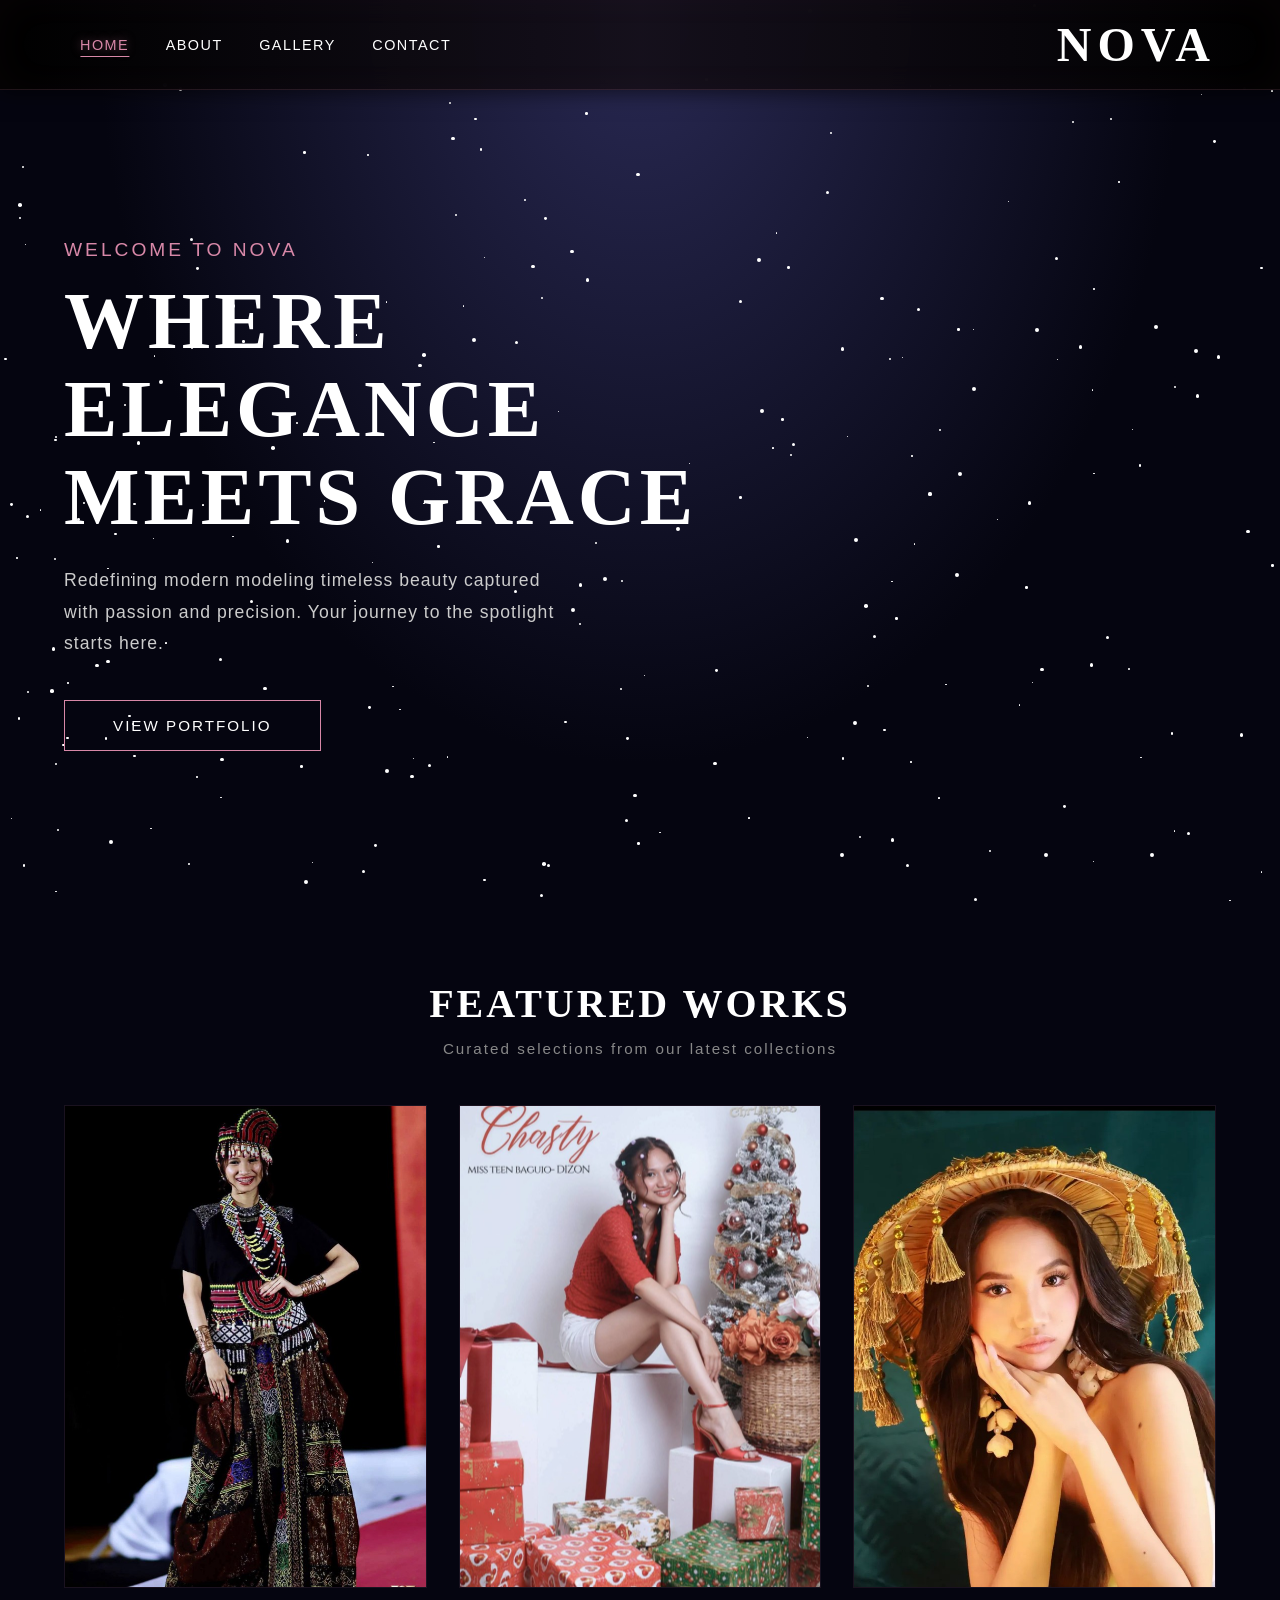
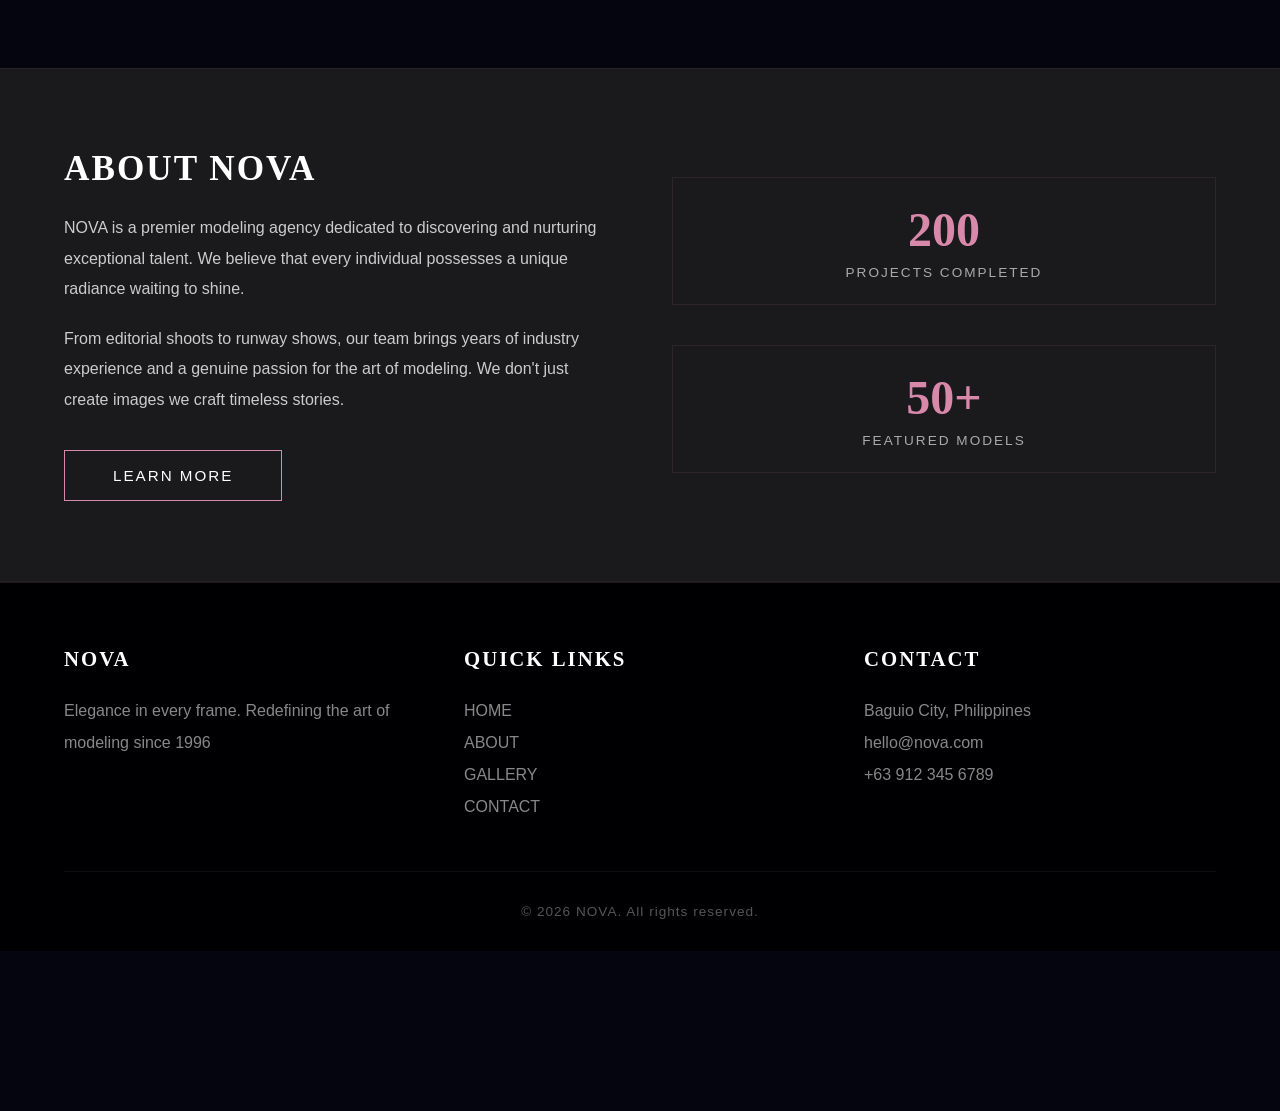
==== index.html @ f02543c4 "Initial commit: Professional Link-in-Bio Page" ====
<!DOCTYPE html>
<html lang="en">
<head>
  <meta charset="UTF-8" />
  <meta name="viewport" content="width=device-width, initial-scale=1.0" />
  <title>Model Profile</title>
  
    <link rel="stylesheet" href="style.css">

    
        
<body>
  <div class="stars"></div>
  <script>
    const starsContainer = document.querySelector('.stars');
    const starCount = 250;
    for (let i = 0; i < starCount; i++) {
      const star = document.createElement('span');
      const size = Math.random() * 3 + 1;
      star.style.width = `${size}px`;
      star.style.height = `${size}px`;
      star.style.left = `${Math.random() * 100}%`;
      star.style.top = `${Math.random() * 100}%`;
      star.style.animationDelay = `${Math.random() * 4}s`;
      star.style.animationDuration = `${Math.random() * 3 + 2}s`;
      starsContainer.appendChild(star);
    }
  </script>

  <header class="site-header">
    <div class="header-left">
      <a href="index.html" class="active">HOME</a>
      <a href="about.html">ABOUT</a>
      <a href="gallery.html">GALLERY</a>
      <a href="contact.html">CONTACT</a>
    </div>
    <div class="logo">NOVA</div>
  </header>

  <section class="hero-banner">
    <div class="hero-content">
      <p>Welcome to NOVA</p>
      <h1>Where Elegance<br>Meets Grace</h1>
      <p class="tagline">Redefining modern modeling timeless beauty captured with passion and precision. Your journey to the spotlight starts here.</p>
      <a href="gallery.html" class="btn-primary">View Portfolio</a>
    </div>
  </section>

  <section class="featured-section">
    <div class="section-heading">
      <h2>Featured Works</h2>
      <p>Curated selections from our latest collections</p>
    </div>
    <div class="featured-grid">
      <div class="featured-card">
        <img src="trad.png" alt="Fashion">
        <div class="card-overlay">
          <h3>Fashion</h3>
          <p>Editorial & Runway</p>
        </div>
      </div>
      <div class="featured-card">
        <img src="xmas.jpg" alt="Portrait">
        <div class="card-overlay">
          <h3>PORTRAIT</h3>
          <p>Personal & Branding</p>
        </div>
      </div>
      <div class="featured-card">
        <img src="model.png" alt="Editorial">
        <div class="card-overlay">
          <h3>Editorial</h3>
          <p>Magazine & Campaigns</p>
        </div>
      </div>
    </div>
  </section>

  <section class="agency-section">
    <div class="about-column">
      <h2>About NOVA</h2>
      <p>NOVA is a premier modeling agency dedicated to discovering and nurturing exceptional talent. We believe that every individual possesses a unique radiance waiting to shine.</p>
      <p>From editorial shoots to runway shows, our team brings years of industry experience and a genuine passion for the art of modeling. We don't just create images we craft timeless stories.</p>
      <a href="about.html" class="btn-primary" style="margin-top: 1rem; display: inline-block;">Learn More</a>
    </div>
    <div class="stats-column">
      <div class="stat-item">
        <div class="stat-number">200</div>
        <div class="stat-label">Projects Completed</div>
      </div>
      <div class="stat-item">
        <div class="stat-number">50+</div>
        <div class="stat-label">Featured Models</div>
    </div>
  </section>

  <footer class="site-footer">
    <div class="footer-content">
      <div class="footer-col">
        <h3>NOVA</h3>
        <p>Elegance in every frame. Redefining the art of modeling since 1996</p>
      </div>
      <div class="footer-col">
        <h3>Quick Links</h3>
        <p><a href="index.html">HOME</a></p>
        <p><a href="about.html">ABOUT</a></p>
        <p><a href="gallery.html">GALLERY</a></p>
        <p><a href="contact.html">CONTACT</a></p>
      </div>
      <div class="footer-col">
        <h3>Contact</h3>
        <p>Baguio City, Philippines</p>
        <p>hello@nova.com</p>
        <p>+63 912 345 6789</p>
      </div>
    </div>
    <div class="footer-bottom">
      <p>&copy; 2026 NOVA. All rights reserved.</p>
    </div>
  </footer>
</body>
---- style.css ----
* {
  margin: 0;
  padding: 0;
  box-sizing: border-box;
  font-family: sans-serif;
}

body {
  background: #050510;
  position: relative;
  min-height: 100vh;
  overflow-x: hidden;
}

.stars {
  position: fixed;
  top: 0;
  left: 0;
  width: 100%;
  height: 100%;
  pointer-events: none;
  z-index: 0;
  background: radial-gradient(ellipse at top, #2a2a55 0%, #050510 60%);
}

.stars span {
  position: absolute;
  border-radius: 50%;
  background: #fff;
  animation: twinkle 3s ease-in-out infinite;
}

@keyframes twinkle {
  0%, 100% { opacity: 0.15; transform: scale(1); }
  50% { opacity: 0.9; transform: scale(1.15); }
}

.site-header {
  position: relative;
  z-index: 10;
  background: linear-gradient(90deg, rgba(0,0,0,0.98) 0%, rgba(20,15,25,0.95) 50%, rgba(0,0,0,0.98) 100%);
  backdrop-filter: blur(12px);
  color: #fff;
  padding: 1rem 5%;
  display: flex;
  justify-content: space-between;
  align-items: center;
  height: 10vh;
  border-bottom: 1px solid rgba(216, 136, 168, 0.15);
  box-shadow: 0 2px 20px rgba(0, 0, 0, 0.6), 0 0 40px rgba(216, 136, 168, 0.03) inset;
  transition: all 0.3s ease;
}

.site-header:hover {
  border-bottom-color: rgba(216, 136, 168, 0.25);
  box-shadow: 0 4px 25px rgba(0, 0, 0, 0.7), 0 0 50px rgba(216, 136, 168, 0.05) inset;
}

.header-left a, .header-right a {
  color: #fff;
  text-decoration: none;
  margin: 0 1rem;
  font-size: 0.9rem;
  text-transform: uppercase;
  letter-spacing: 1.5px;
  transition: all 0.3s ease;
  position: relative;
  padding: 4px 0;
}

.header-left a::after, .header-right a::after {
  content: '';
  position: absolute;
  bottom: 0;
  left: 50%;
  width: 0;
  height: 1px;
  background: #d888a8;
  transition: all 0.3s ease;
  transform: translateX(-50%);
}

.header-left a:hover, .header-right a:hover,
.header-left a.active, .header-right a.active {
  color: #d888a8;
  text-shadow: 0 0 10px rgba(216, 136, 168, 0.5);
}

.header-left a:hover::after, .header-right a:hover::after,
.header-left a.active::after, .header-right a.active::after {
  width: 100%;
}

.logo {
  font-size: 5.0rem;
  font-weight: bold;
  text-transform: uppercase;
  font-family: 'Playfair Display', serif;
  color: #fff;
  cursor: pointer;
  position: relative;
  animation: glow 2s ease-in-out infinite alternate;
  letter-spacing: 6px;
  transition: transform 0.3s ease;
}

.logo:hover {
  transform: scale(1.03);
}

@keyframes glow {
  from {
    text-shadow: 0 0 5px #fff, 0 0 10px #fff, 0 0 15px #d888a8, 0 0 20px #d888a8;
  }
  to {
    text-shadow: 0 0 10px #fff, 0 0 20px #fff, 0 0 30px #d888a8, 0 0 40px #d888a8, 0 0 50px #d888a8;
  }
}

.hero-banner {
  min-height: 90vh;
  display: flex;
  align-items: center;
  padding: 4rem 5%;
  position: relative;
  z-index: 5;
}

.hero-content {
  z-index: 6;
  color: #fff;
  max-width: 700px;
}

.hero-content p {
  font-size: 1.2rem;
  letter-spacing: 3px;
  text-transform: uppercase;
  color: #d888a8;
  margin-bottom: 1rem;
}

.hero-content h1 {
  font-size: 5rem;
  font-weight: bold;
  text-transform: uppercase;
  margin-bottom: 1.5rem;
  font-family: 'Playfair Display', serif;
  animation: glow 2s ease-in-out infinite alternate;
  color: #fff;
  letter-spacing: 4px;
  line-height: 1.1;
}

.hero-content .tagline {
  font-size: 1.1rem;
  text-transform: none;
  letter-spacing: 1px;
  color: #ccc;
  margin-bottom: 2.5rem;
  max-width: 500px;
  line-height: 1.8;
}

.btn-primary {
  display: inline-block;
  padding: 1rem 3rem;
  border: 1px solid #d888a8;
  color: #fff;
  text-decoration: none;
  text-transform: uppercase;
  letter-spacing: 2px;
  font-size: 0.95rem;
  transition: all 0.4s ease;
  background: transparent;
}

.btn-primary:hover {
  background: #d888a8;
  color: #000;
  box-shadow: 0 0 25px rgba(216, 136, 168, 0.4);
}

.featured-section {
  position: relative;
  z-index: 5;
  padding: 5rem 5%;
}

.section-heading {
  text-align: center;
  margin-bottom: 4rem;
}

.section-heading h2 {
  font-size: 2.5rem;
  color: #fff;
  font-family: 'Playfair Display', serif;
  letter-spacing: 3px;
  text-transform: uppercase;
  margin-bottom: 0.8rem;
}

.section-heading p {
  color: #888;
  letter-spacing: 2px;
  font-size: 0.95rem;
}

.featured-grid {
  display: grid;
  grid-template-columns: repeat(3, 1fr);
  gap: 2rem;
}

.featured-card {
  position: relative;
  overflow: hidden;
  aspect-ratio: 3/4;
  border: 1px solid rgba(216, 136, 168, 0.1);
  transition: all 0.4s ease;
}

.featured-card:hover {
  transform: translateY(-8px);
  border-color: rgba(216, 136, 168, 0.3);
  box-shadow: 0 15px 40px rgba(0, 0, 0, 0.4), 0 0 30px rgba(216, 136, 168, 0.05);
}

.featured-card img {
  width: 100%;
  height: 100%;
  object-fit: cover;
  transition: transform 0.6s ease;
}

.featured-card:hover img {
  transform: scale(1.08);
}

.card-overlay {
  position: absolute;
  bottom: 0;
  left: 0;
  width: 100%;
  padding: 2rem;
  background: linear-gradient(to top, rgba(0,0,0,0.9), transparent);
  color: #fff;
  transform: translateY(20px);
  opacity: 0;
  transition: all 0.4s ease;
}

.featured-card:hover .card-overlay {
  transform: translateY(0);
  opacity: 1;
}

.card-overlay h3 {
  font-size: 1.3rem;
  font-family: 'Playfair Display', serif;
  text-transform: uppercase;
  letter-spacing: 2px;
  margin-bottom: 0.5rem;
}

.card-overlay p {
  font-size: 0.85rem;
  color: #aaa;
  letter-spacing: 1px;
}

.agency-section {
  position: relative;
  z-index: 5;
  background-color: rgba(34, 34, 34, 0.75);
  backdrop-filter: blur(6px);
  color: #fff;
  padding: 5rem 5%;
  display: grid;
  grid-template-columns: 1fr 1fr;
  gap: 4rem;
  border-top: 1px solid rgba(216, 136, 168, 0.08);
  border-bottom: 1px solid rgba(216, 136, 168, 0.08);
}

.about-column h2 {
  font-size: 2.2rem;
  font-family: 'Playfair Display', serif;
  letter-spacing: 2px;
  margin-bottom: 1.5rem;
  text-transform: uppercase;
}

.about-column p {
  line-height: 1.9;
  color: #ccc;
  margin-bottom: 1.2rem;
  font-size: 1rem;
}

.stats-column {
  display: flex;
  flex-direction: column;
  justify-content: center;
  gap: 2.5rem;
}

.stat-item {
  text-align: center;
  padding: 1.5rem;
  border: 1px solid rgba(216, 136, 168, 0.1);
  transition: all 0.3s ease;
}

.stat-item:hover {
  border-color: rgba(216, 136, 168, 0.3);
  background: rgba(216, 136, 168, 0.03);
}

.stat-number {
  font-size: 3rem;
  font-weight: bold;
  color: #d888a8;
  font-family: 'Playfair Display', serif;
  margin-bottom: 0.5rem;
}

.stat-label {
  text-transform: uppercase;
  letter-spacing: 2px;
  font-size: 0.85rem;
  color: #aaa;
}

.site-footer {
  position: relative;
  z-index: 5;
  background-color: rgba(0, 0, 0, 0.85);
  color: #fff;
  padding: 4rem 5% 2rem;
  border-top: 1px solid rgba(216, 136, 168, 0.15);
}

.footer-content {
  display: grid;
  grid-template-columns: repeat(3, 1fr);
  gap: 3rem;
  margin-bottom: 3rem;
}

.footer-col h3 {
  font-size: 1.3rem;
  font-family: 'Playfair Display', serif;
  letter-spacing: 2px;
  margin-bottom: 1.5rem;
  text-transform: uppercase;
}

.footer-col p, .footer-col a {
  color: #888;
  line-height: 2;
  text-decoration: none;
  transition: color 0.3s ease;
}

.footer-col a:hover {
  color: #d888a8;
}

.footer-bottom {
  text-align: center;
  padding-top: 2rem;
  border-top: 1px solid rgba(255, 255, 255, 0.05);
  color: #555;
  font-size: 0.85rem;
  letter-spacing: 1px;
}

@media (max-width: 900px) {
  .featured-grid {
    grid-template-columns: repeat(2, 1fr);
  }
  .agency-section, .footer-content {
    grid-template-columns: 1fr;
  }
  .hero-content h1 {
    font-size: 3rem;
  }
}

@media (max-width: 550px) {
  .featured-grid {
    grid-template-columns: 1fr;
  }
}



/* about */
* {
  margin: 0;
  padding: 0;
  box-sizing: border-box;
  font-family: sans-serif;
}

body {
  background: #050510;
  position: relative;
  min-height: 100vh;
  overflow-x: hidden;
}

.stars {
  position: fixed;
  top: 0;
  left: 0;
  width: 100%;
  height: 100%;
  pointer-events: none;
  z-index: 0;
  background: radial-gradient(ellipse at top, #2a2a55 0%, #050510 60%);
}

.stars span {
  position: absolute;
  border-radius: 50%;
  background: #fff;
  animation: twinkle 3s ease-in-out infinite;
}

@keyframes twinkle {
  0%, 100% { opacity: 0.15; transform: scale(1); }
  50% { opacity: 0.9; transform: scale(1.15); }
}

.site-header {
  position: relative;
  z-index: 10;
  background: linear-gradient(90deg, rgba(0,0,0,0.98) 0%, rgba(20,15,25,0.95) 50%, rgba(0,0,0,0.98) 100%);
  backdrop-filter: blur(12px);
  color: #fff;
  padding: 1rem 5%;
  display: flex;
  justify-content: space-between;
  align-items: center;
  height: 10vh;
  border-bottom: 1px solid rgba(216, 136, 168, 0.15);
  box-shadow: 0 2px 20px rgba(0, 0, 0, 0.6), 0 0 40px rgba(216, 136, 168, 0.03) inset;
  transition: all 0.3s ease;
}

.site-header:hover {
  border-bottom-color: rgba(216, 136, 168, 0.25);
  box-shadow: 0 4px 25px rgba(0, 0, 0, 0.7), 0 0 50px rgba(216, 136, 168, 0.05) inset;
}

.header-left a, .header-right a {
  color: #fff;
  text-decoration: none;
  margin: 0 1rem;
  font-size: 0.9rem;
  text-transform: uppercase;
  letter-spacing: 1.5px;
  transition: all 0.3s ease;
  position: relative;
  padding: 4px 0;
}

.header-left a::after, .header-right a::after {
  content: '';
  position: absolute;
  bottom: 0;
  left: 50%;
  width: 0;
  height: 1px;
  background: #d888a8;
  transition: all 0.3s ease;
  transform: translateX(-50%);
}

.header-left a:hover, .header-right a:hover,
.header-left a.active, .header-right a.active {
  color: #d888a8;
  text-shadow: 0 0 10px rgba(216, 136, 168, 0.5);
}

.header-left a:hover::after, .header-right a:hover::after,
.header-left a.active::after, .header-right a.active::after {
  width: 100%;
}

.logo {
  font-size: 3.0rem;
  font-weight: bold;
  text-transform: uppercase;
  font-family: 'Playfair Display', serif;
  color: #fff;
  cursor: pointer;
  position: relative;
  animation: glow 2s ease-in-out infinite alternate;
  letter-spacing: 6px;
  transition: transform 0.3s ease;
}

.logo:hover {
  transform: scale(1.03);
}

@keyframes glow {
  from {
    text-shadow: 0 0 5px #fff, 0 0 10px #fff, 0 0 15px #d888a8, 0 0 20px #d888a8;
  }
  to {
    text-shadow: 0 0 10px #fff, 0 0 20px #fff, 0 0 30px #d888a8, 0 0 40px #d888a8, 0 0 50px #d888a8;
  }
}

.page-banner {
  min-height: 50vh;
  display: flex;
  align-items: center;
  justify-content: center;
  padding: 4rem 5%;
  position: relative;
  z-index: 5;
  text-align: center;
}

.banner-content p {
  font-size: 1.2rem;
  letter-spacing: 3px;
  text-transform: uppercase;
  color: #d888a8;
  margin-bottom: 1rem;
}

.banner-content h1 {
  font-size: 4.5rem;
  font-weight: bold;
  text-transform: uppercase;
  font-family: 'Playfair Display', serif;
  animation: glow 2s ease-in-out infinite alternate;
  color: #fff;
  letter-spacing: 6px;
}

.about-section {
  position: relative;
  z-index: 5;
  padding: 5rem 5%;
}

.about-grid {
  display: grid;
  grid-template-columns: 1fr 1fr;
  gap: 5rem;
  align-items: center;
}

.about-image {
  position: relative;
  overflow: hidden;
  border: 1px solid rgba(216, 136, 168, 0.15);
}

.about-image img {
  width: 100%;
  height: auto;
  display: block;
}

.about-text h2 {
  font-size: 2.5rem;
  color: #fff;
  font-family: 'Playfair Display', serif;
  letter-spacing: 3px;
  text-transform: uppercase;
  margin-bottom: 2rem;
}

.about-text p {
  color: #ccc;
  line-height: 1.9;
  margin-bottom: 1.5rem;
  font-size: 1rem;
}

.mission-section {
  position: relative;
  z-index: 5;
  background-color: rgba(34, 34, 34, 0.75);
  backdrop-filter: blur(6px);
  padding: 5rem 5%;
  border-top: 1px solid rgba(216, 136, 168, 0.08);
  border-bottom: 1px solid rgba(216, 136, 168, 0.08);
}

.mission-grid {
  display: grid;
  grid-template-columns: repeat(3, 1fr);
  gap: 3rem;
}

.mission-card {
  text-align: center;
  padding: 2.5rem;
  border: 1px solid rgba(216, 136, 168, 0.1);
  transition: all 0.4s ease;
}

.mission-card:hover {
  border-color: rgba(216, 136, 168, 0.3);
  transform: translateY(-8px);
  background: rgba(216, 136, 168, 0.02);
}

.mission-card h3 {
  font-size: 1.4rem;
  color: #fff;
  font-family: 'Playfair Display', serif;
  text-transform: uppercase;
  letter-spacing: 2px;
  margin-bottom: 1rem;
}

.mission-card p {
  color: #999;
  line-height: 1.8;
  font-size: 0.95rem;
}

.team-section {
  position: relative;
  z-index: 5;
  padding: 5rem 5%;
}

.team-grid {
  display: grid;
  grid-template-columns: repeat(4, 1fr);
  gap: 2rem;
}

.team-card {
  text-align: center;
  transition: all 0.3s ease;
}


.team-card:hover .team-image img {
  transform: scale(1.05);
}



.site-footer {
  position: relative;
  z-index: 5;
  background-color: rgba(0, 0, 0, 0.85);
  color: #fff;
  padding: 4rem 5% 2rem;
  border-top: 1px solid rgba(216, 136, 168, 0.15);
  margin-bottom: 10rem;
}

.footer-content {
  display: grid;
  grid-template-columns: repeat(3, 1fr);
  gap: 3rem;
  margin-bottom: 3rem;
}

.footer-col h3 {
  font-size: 1.3rem;
  font-family: 'Playfair Display', serif;
  letter-spacing: 2px;
  margin-bottom: 1.5rem;
  text-transform: uppercase;
}

.footer-col p, .footer-col a {
  color: #888;
  line-height: 2;
  text-decoration: none;
  transition: color 0.3s ease;
}

.footer-col a:hover {
  color: #d888a8;
}

.footer-bottom {
  text-align: center;
  padding-top: 2rem;
  border-top: 1px solid rgba(255, 255, 255, 0.05);
  color: #555;
  font-size: 0.85rem;
  letter-spacing: 1px;
}

@media (max-width: 900px) {
  .about-grid, .mission-grid, .footer-content {
    grid-template-columns: 1fr;
  }
  .team-grid {
    grid-template-columns: repeat(2, 1fr);
  }
  .banner-content h1 {
    font-size: 3rem;
  }
}

@media (max-width: 550px) {
  .team-grid {
    grid-template-columns: 1fr;
  }
}



    /* contact */
    * {
  margin: 0;
  padding: 0;
  box-sizing: border-box;
  font-family: sans-serif;
}

body {
  background: #050510;
  position: relative;
  min-height: 100vh;
  overflow-x: hidden;
}

.stars {
  position: fixed;
  top: 0;
  left: 0;
  width: 100%;
  height: 100%;
  pointer-events: none;
  z-index: 0;
  background: radial-gradient(ellipse at top, #2a2a55 0%, #050510 60%);
}

.stars span {
  position: absolute;
  border-radius: 50%;
  background: #fff;
  animation: twinkle 3s ease-in-out infinite;
}

@keyframes twinkle {
  0%, 100% { opacity: 0.15; transform: scale(1); }
  50% { opacity: 0.9; transform: scale(1.15); }
}

.site-header {
  position: relative;
  z-index: 10;
  background: linear-gradient(90deg, rgba(0,0,0,0.98) 0%, rgba(20,15,25,0.95) 50%, rgba(0,0,0,0.98) 100%);
  backdrop-filter: blur(12px);
  color: #fff;
  padding: 1rem 5%;
  display: flex;
  justify-content: space-between;
  align-items: center;
  height: 10vh;
  border-bottom: 1px solid rgba(216, 136, 168, 0.15);
  box-shadow: 0 2px 20px rgba(0, 0, 0, 0.6), 0 0 40px rgba(216, 136, 168, 0.03) inset;
  transition: all 0.3s ease;
}

.site-header:hover {
  border-bottom-color: rgba(216, 136, 168, 0.25);
  box-shadow: 0 4px 25px rgba(0, 0, 0, 0.7), 0 0 50px rgba(216, 136, 168, 0.05) inset;
}

.header-left a, .header-right a {
  color: #fff;
  text-decoration: none;
  margin: 0 1rem;
  font-size: 0.9rem;
  text-transform: uppercase;
  letter-spacing: 1.5px;
  transition: all 0.3s ease;
  position: relative;
  padding: 4px 0;
}

.header-left a::after, .header-right a::after {
  content: '';
  position: absolute;
  bottom: 0;
  left: 50%;
  width: 0;
  height: 1px;
  background: #d888a8;
  transition: all 0.3s ease;
  transform: translateX(-50%);
}

.header-left a:hover, .header-right a:hover,
.header-left a.active, .header-right a.active {
  color: #d888a8;
  text-shadow: 0 0 10px rgba(216, 136, 168, 0.5);
}

.header-left a:hover::after, .header-right a:hover::after,
.header-left a.active::after, .header-right a.active::after {
  width: 100%;
}

.logo {
  font-size: 3.0rem;
  font-weight: bold;
  text-transform: uppercase;
  font-family: 'Playfair Display', serif;
  color: #fff;
  cursor: pointer;
  position: relative;
  animation: glow 2s ease-in-out infinite alternate;
  letter-spacing: 6px;
  transition: transform 0.3s ease;
}

.logo:hover {
  transform: scale(1.03);
}

@keyframes glow {
  from {
    text-shadow: 0 0 5px #fff, 0 0 10px #fff, 0 0 15px #d888a8, 0 0 20px #d888a8;
  }
  to {
    text-shadow: 0 0 10px #fff, 0 0 20px #fff, 0 0 30px #d888a8, 0 0 40px #d888a8, 0 0 50px #d888a8;
  }
}

.page-banner {
  min-height: 50vh;
  display: flex;
  align-items: center;
  justify-content: center;
  padding: 4rem 5%;
  position: relative;
  z-index: 5;
  text-align: center;
}

.banner-content p {
  font-size: 1.2rem;
  letter-spacing: 3px;
  text-transform: uppercase;
  color: #d888a8;
  margin-bottom: 1rem;
}

.banner-content h1 {
  font-size: 4.5rem;
  font-weight: bold;
  text-transform: uppercase;
  font-family: 'Playfair Display', serif;
  animation: glow 2s ease-in-out infinite alternate;
  color: #fff;
  letter-spacing: 6px;
}

.contact-section {
  position: relative;
  z-index: 5;
  padding: 5rem 5%;
}

.contact-grid {
  display: grid;
  grid-template-columns: 1fr 1fr;
  gap: 5rem;
}

.contact-info h2 {
  font-size: 2.2rem;
  color: #fff;
  font-family: 'Playfair Display', serif;
  letter-spacing: 3px;
  text-transform: uppercase;
  margin-bottom: 2rem;
}

.contact-info p {
  color: #ccc;
  line-height: 1.9;
  margin-bottom: 2.5rem;
  font-size: 1rem;
}

.info-item {
  display: flex;
  align-items: flex-start;
  gap: 1.2rem;
  margin-bottom: 1.8rem;
}

.info-icon {
  font-size: 1.5rem;
  color: #d888a8;
  line-height: 1;
  margin-top: 0.2rem;
}

.info-text h3 {
  font-size: 1rem;
  color: #fff;
  text-transform: uppercase;
  letter-spacing: 2px;
  margin-bottom: 0.3rem;
}

.info-text p {
  color: #888;
  margin: 0;
  font-size: 0.95rem;
}

.form-wrapper {
  background-color: rgba(34, 34, 34, 0.75);
  backdrop-filter: blur(6px);
  padding: 3rem;
  border: 1px solid rgba(216, 136, 168, 0.08);
}

.form-wrapper h2 {
  font-size: 1.8rem;
  color: #fff;
  font-family: 'Playfair Display', serif;
  letter-spacing: 2px;
  text-transform: uppercase;
  margin-bottom: 2rem;
  text-align: center;
}

.contact-form {
  display: flex;
  flex-direction: column;
  gap: 1.5rem;
}

.form-group label {
  display: block;
  color: #ccc;
  text-transform: uppercase;
  letter-spacing: 1px;
  font-size: 0.85rem;
  margin-bottom: 0.5rem;
}

.contact-form input,
.contact-form textarea {
  width: 100%;
  padding: 1rem;
  background: rgba(0, 0, 0, 0.4);
  border: 1px solid rgba(216, 136, 168, 0.15);
  color: #fff;
  font-size: 0.95rem;
  transition: all 0.3s ease;
  outline: none;
}

.contact-form input::placeholder,
.contact-form textarea::placeholder {
  color: #666;
}

.contact-form input:focus,
.contact-form textarea:focus {
  border-color: #d888a8;
  box-shadow: 0 0 10px rgba(216, 136, 168, 0.15);
}

.contact-form textarea {
  min-height: 150px;
  resize: vertical;
}

.btn-primary {
  display: inline-block;
  padding: 1rem 3rem;
  border: 1px solid #d888a8;
  color: #fff;
  text-decoration: none;
  text-transform: uppercase;
  letter-spacing: 2px;
  font-size: 0.95rem;
  transition: all 0.4s ease;
  background: transparent;
  cursor: pointer;
}

.btn-primary:hover {
  background: #d888a8;
  color: #000;
  box-shadow: 0 0 25px rgba(216, 136, 168, 0.4);
}




.site-footer {
  position: relative;
  z-index: 5;
  background-color: rgba(0, 0, 0, 0.85);
  color: #fff;
  padding: 4rem 5% 2rem;
  border-top: 1px solid rgba(216, 136, 168, 0.15);
}

.footer-content {
  display: grid;
  grid-template-columns: repeat(3, 1fr);
  gap: 3rem;
  margin-bottom: 3rem;
}

.footer-col h3 {
  font-size: 1.3rem;
  font-family: 'Playfair Display', serif;
  letter-spacing: 2px;
  margin-bottom: 1.5rem;
  text-transform: uppercase;
}

.footer-col p, .footer-col a {
  color: #888;
  line-height: 2;
  text-decoration: none;
  transition: color 0.3s ease;
}

.footer-col a:hover {
  color: #d888a8;
}

.footer-bottom {
  text-align: center;
  padding-top: 2rem;
  border-top: 1px solid rgba(255, 255, 255, 0.05);
  color: #555;
  font-size: 0.85rem;
  letter-spacing: 1px;
}

@media (max-width: 900px) {
  .contact-grid, .footer-content {
    grid-template-columns: 1fr;
  }
  .banner-content h1 {
    font-size: 3rem;
  }
}




    /* Gallery */
     * {
  margin: 0;
  padding: 0;
  box-sizing: border-box;
  font-family: sans-serif;
}

body {
  background: #050510;
  position: relative;
  min-height: 100vh;
  overflow-x: hidden;
}

.stars {
  position: fixed;
  top: 0;
  left: 0;
  width: 100%;
  height: 100%;
  pointer-events: none;
  z-index: 0;
  background: radial-gradient(ellipse at top, #2a2a55 0%, #050510 60%);
}

.stars span {
  position: absolute;
  border-radius: 50%;
  background: #fff;
  animation: twinkle 3s ease-in-out infinite;
}

@keyframes twinkle {
  0%, 100% { opacity: 0.15; transform: scale(1); }
  50% { opacity: 0.9; transform: scale(1.15); }
}

.site-header {
  position: relative;
  z-index: 10;
  background: linear-gradient(90deg, rgba(0,0,0,0.98) 0%, rgba(20,15,25,0.95) 50%, rgba(0,0,0,0.98) 100%);
  backdrop-filter: blur(12px);
  color: #fff;
  padding: 1rem 5%;
  display: flex;
  justify-content: space-between;
  align-items: center;
  height: 10vh;
  border-bottom: 1px solid rgba(216, 136, 168, 0.15);
  box-shadow: 0 2px 20px rgba(0, 0, 0, 0.6), 0 0 40px rgba(216, 136, 168, 0.03) inset;
  transition: all 0.3s ease;
}

.site-header:hover {
  border-bottom-color: rgba(216, 136, 168, 0.25);
  box-shadow: 0 4px 25px rgba(0, 0, 0, 0.7), 0 0 50px rgba(216, 136, 168, 0.05) inset;
}

.header-left a, .header-right a {
  color: #fff;
  text-decoration: none;
  margin: 0 1rem;
  font-size: 0.9rem;
  text-transform: uppercase;
  letter-spacing: 1.5px;
  transition: all 0.3s ease;
  position: relative;
  padding: 4px 0;
}

.header-left a::after, .header-right a::after {
  content: '';
  position: absolute;
  bottom: 0;
  left: 50%;
  width: 0;
  height: 1px;
  background: #d888a8;
  transition: all 0.3s ease;
  transform: translateX(-50%);
}

.header-left a:hover, .header-right a:hover,
.header-left a.active, .header-right a.active {
  color: #d888a8;
  text-shadow: 0 0 10px rgba(216, 136, 168, 0.5);
}

.header-left a:hover::after, .header-right a:hover::after,
.header-left a.active::after, .header-right a.active::after {
  width: 100%;
}

.logo {
  font-size: 3.0rem;
  font-weight: bold;
  text-transform: uppercase;
  font-family: 'Playfair Display', serif;
  color: #fff;
  cursor: pointer;
  position: relative;
  animation: glow 2s ease-in-out infinite alternate;
  letter-spacing: 6px;
  transition: transform 0.3s ease;
}

.logo:hover {
  transform: scale(1.03);
}

@keyframes glow {
  from {
    text-shadow: 0 0 5px #fff, 0 0 10px #fff, 0 0 15px #d888a8, 0 0 20px #d888a8;
  }
  to {
    text-shadow: 0 0 10px #fff, 0 0 20px #fff, 0 0 30px #d888a8, 0 0 40px #d888a8, 0 0 50px #d888a8;
  }
}

.page-banner {
  min-height: 50vh;
  display: flex;
  align-items: center;
  justify-content: center;
  padding: 4rem 5%;
  position: relative;
  z-index: 5;
  text-align: center;
}

.banner-content p {
  font-size: 1.2rem;
  letter-spacing: 3px;
  text-transform: uppercase;
  color: #d888a8;
  margin-bottom: 1rem;
}

.banner-content h1 {
  font-size: 4.5rem;
  font-weight: bold;
  text-transform: uppercase;
  font-family: 'Playfair Display', serif;
  animation: glow 2s ease-in-out infinite alternate;
  color: #fff;
  letter-spacing: 6px;
}

.gallery-section {
  position: relative;
  z-index: 5;
  padding: 5rem 5%;
}

.section-heading {
  text-align: center;
  margin-bottom: 3rem;
}

.section-heading h2 {
  font-size: 2.5rem;
  color: #fff;
  font-family: 'Playfair Display', serif;
  letter-spacing: 3px;
  text-transform: uppercase;
  margin-bottom: 0.8rem;
}

.section-heading p {
  color: #888;
  letter-spacing: 2px;
  font-size: 0.95rem;
}

.filter-buttons {
  display: flex;
  justify-content: center;
  flex-wrap: wrap;
  gap: 1rem;
  margin-bottom: 3rem;
}

.filter-btn {
  padding: 0.7rem 1.8rem;
  background: transparent;
  border: 1px solid rgba(216, 136, 168, 0.3);
  color: #ccc;
  text-transform: uppercase;
  letter-spacing: 2px;
  font-size: 0.85rem;
  cursor: pointer;
  transition: all 0.3s ease;
}

.filter-btn:hover,
.filter-btn.active {
  background: #d888a8;
  border-color: #d888a8;
  color: #000;
}

.gallery-grid {
  display: grid;
  grid-template-columns: repeat(auto-fill, minmax(320px, 1fr));
  gap: 1.5rem;
}

.gallery-item {
  position: relative;
  overflow: hidden;
  aspect-ratio: 4/5;
  border: 1px solid rgba(216, 136, 168, 0.1);
  cursor: pointer;
  transition: all 0.4s ease;
}

.gallery-item:hover {
  transform: translateY(-6px);
  border-color: rgba(216, 136, 168, 0.35);
  box-shadow: 0 12px 35px rgba(0, 0, 0, 0.4), 0 0 25px rgba(216, 136, 168, 0.04);
}

.gallery-item img {
  width: 100%;
  height: 100%;
  object-fit: cover;
  transition: transform 0.6s ease;
}

.gallery-item:hover img {
  transform: scale(1.08);
}

.gallery-overlay {
  position: absolute;
  top: 0;
  left: 0;
  width: 100%;
  height: 100%;
  background: rgba(0, 0, 0, 0);
  display: flex;
  flex-direction: column;
  align-items: center;
  justify-content: center;
  transition: background 0.4s ease;
  pointer-events: none;
}

.gallery-item:hover .gallery-overlay {
  background: rgba(0, 0, 0, 0.6);
}

.gallery-overlay h3 {
  color: #fff;
  font-family: 'Playfair Display', serif;
  font-size: 1.3rem;
  text-transform: uppercase;
  letter-spacing: 2px;
  transform: translateY(10px);
  opacity: 0;
  transition: all 0.4s ease;
}

.gallery-overlay p {
  color: #d888a8;
  font-size: 0.85rem;
  text-transform: uppercase;
  letter-spacing: 1px;
  margin-top: 0.5rem;
  transform: translateY(10px);
  opacity: 0;
  transition: all 0.4s ease 0.1s;
}

.gallery-item:hover .gallery-overlay h3,
.gallery-item:hover .gallery-overlay p {
  transform: translateY(0);
  opacity: 1;
}

.site-footer {
  position: relative;
  z-index: 5;
  background-color: rgba(0, 0, 0, 0.85);
  color: #fff;
  padding: 4rem 5% 2rem;
  border-top: 1px solid rgba(216, 136, 168, 0.15);
}

.footer-content {
  display: grid;
  grid-template-columns: repeat(3, 1fr);
  gap: 3rem;
  margin-bottom: 3rem;
}

.footer-col h3 {
  font-size: 1.3rem;
  font-family: 'Playfair Display', serif;
  letter-spacing: 2px;
  margin-bottom: 1.5rem;
  text-transform: uppercase;
}

.footer-col p, .footer-col a {
  color: #888;
  line-height: 2;
  text-decoration: none;
  transition: color 0.3s ease;
}

.footer-col a:hover {
  color: #d888a8;
}

.footer-bottom {
  text-align: center;
  padding-top: 2rem;
  border-top: 1px solid rgba(255, 255, 255, 0.05);
  color: #555;
  font-size: 0.85rem;
  letter-spacing: 1px;
}

@media (max-width: 900px) {
  .gallery-grid {
    grid-template-columns: repeat(2, 1fr);
  }
  .footer-content {
    grid-template-columns: 1fr;
  }
  .banner-content h1 {
    font-size: 3rem;
  }
}

@media (max-width: 550px) {
  .gallery-grid {
    grid-template-columns: 1fr;
  }
}

h3{
  font-family: 'Playfair Display', serif';


}



  @keyframes glow {
  from {
    text-shadow: 0 0 5px #fff, 0 0 10px #fff, 0 0 15px #d888a8, 0 0 20px #d888a8;
  }
  to {
    text-shadow: 0 0 10px #fff, 0 0 20px #fff, 0 0 30px #d888a8, 0 0 40px #d888a8, 0 0 50px #d888a8;
  }
  }
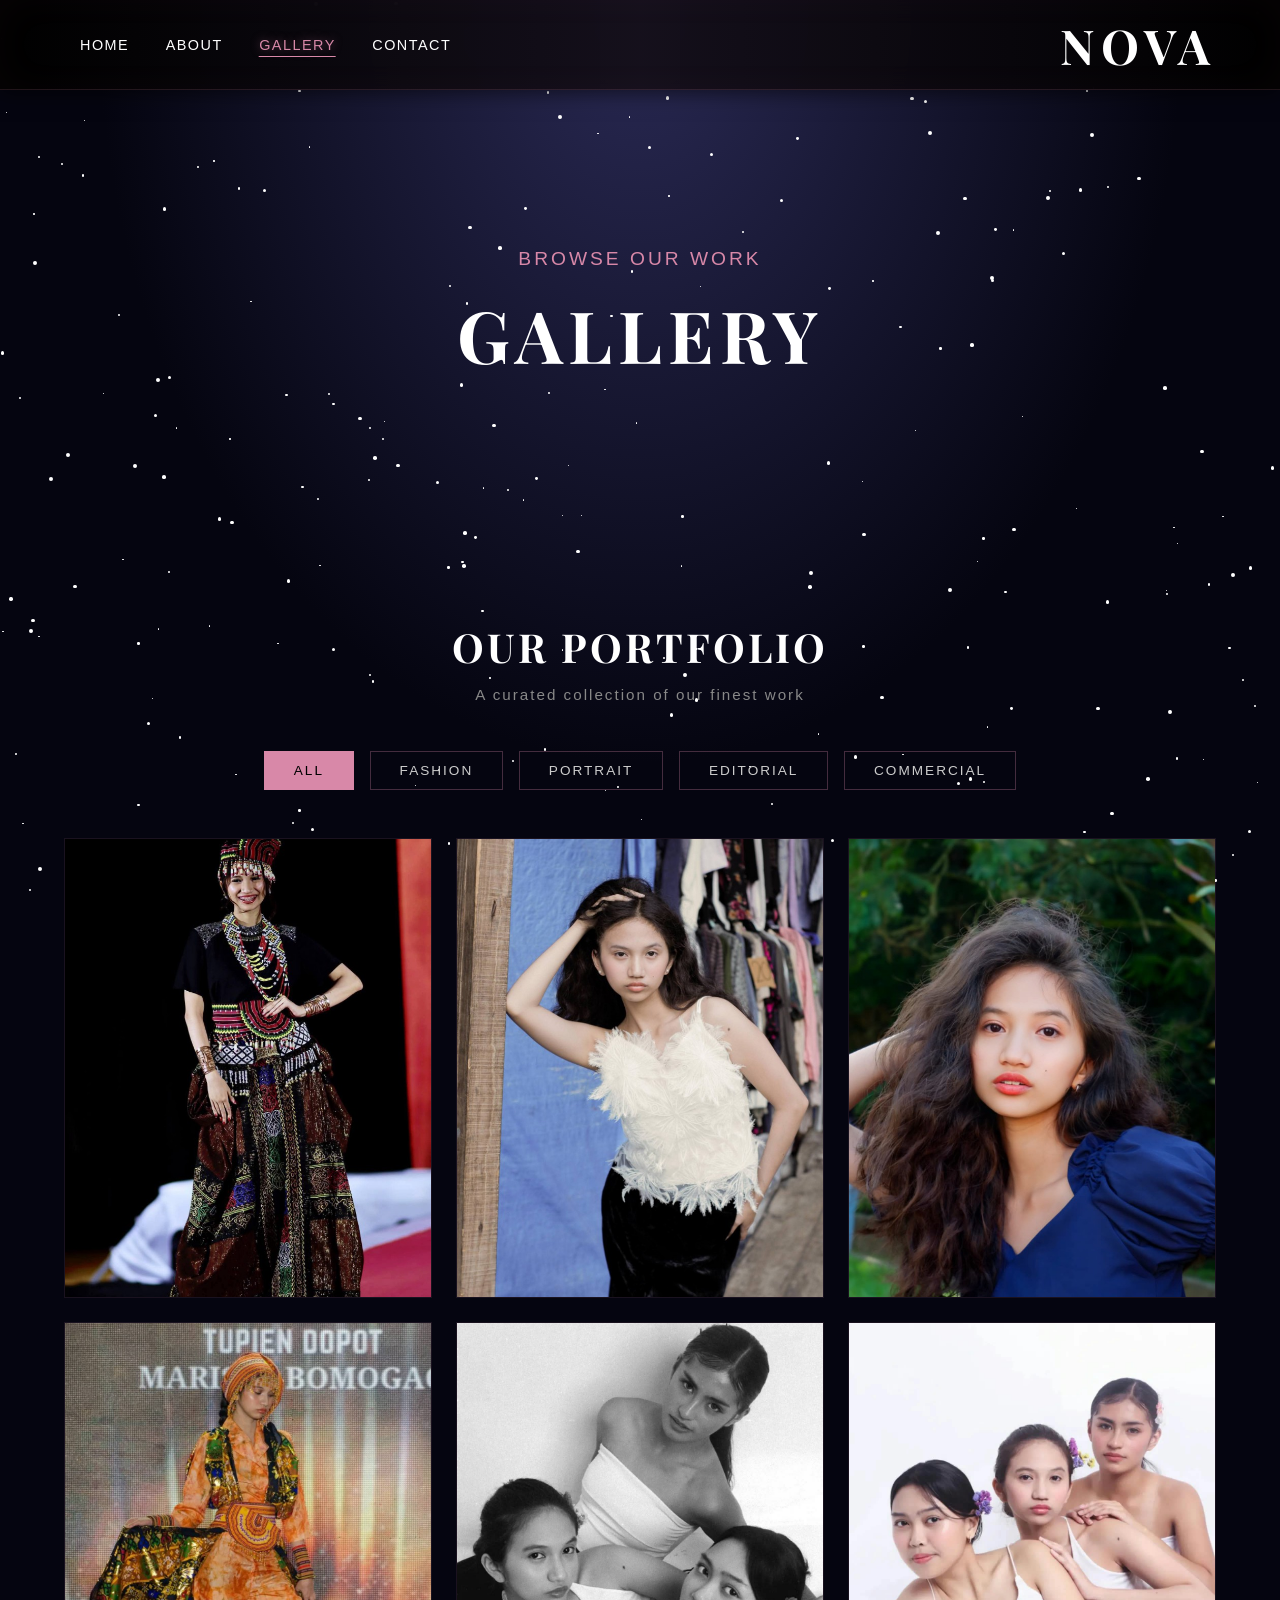
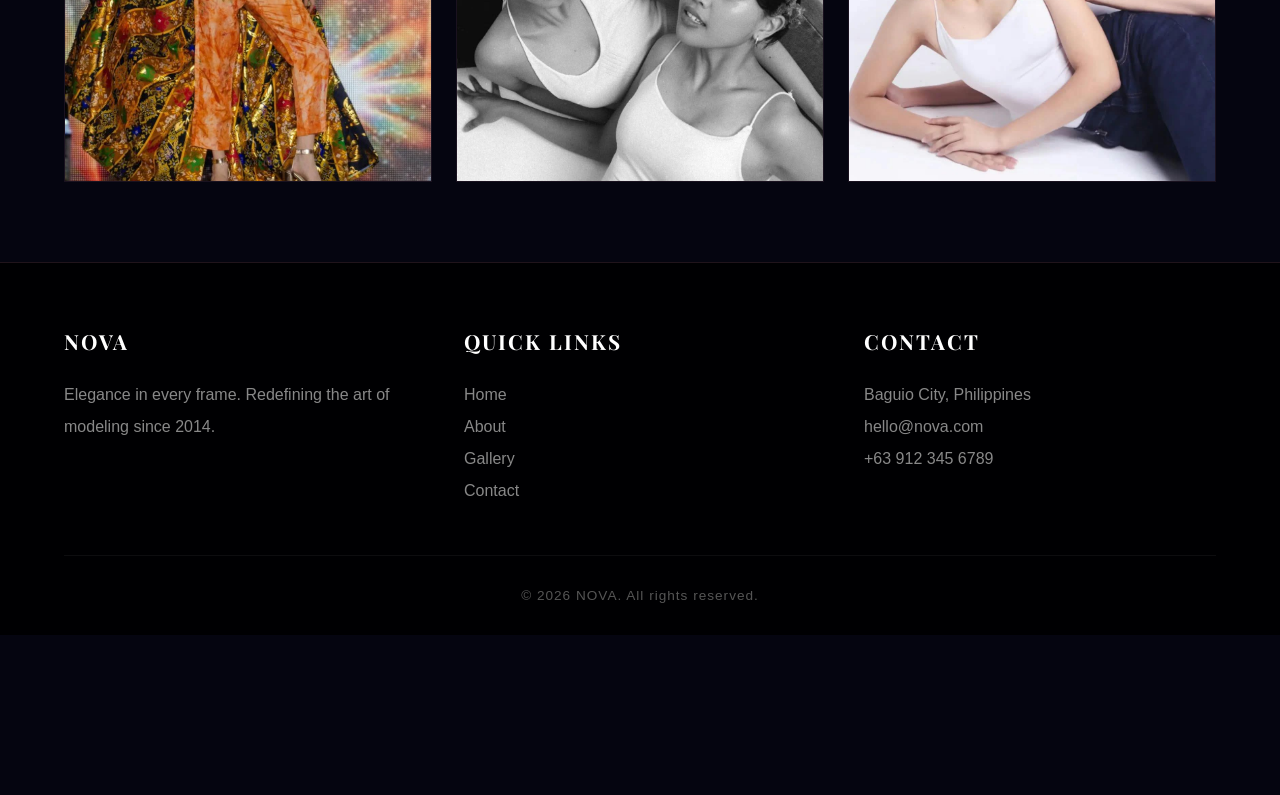
==== commit 06b68640: "Add files via upload" ====
--- a/index.html
+++ b/index.html
@@ -1,121 +1,161 @@
-<!DOCTYPE html>
-<html lang="en">
-<head>
-  <meta charset="UTF-8" />
-  <meta name="viewport" content="width=device-width, initial-scale=1.0" />
-  <title>Model Profile</title>
-  
-    <link rel="stylesheet" href="style.css">
-
-    
-        
-<body>
-  <div class="stars"></div>
-  <script>
-    const starsContainer = document.querySelector('.stars');
-    const starCount = 250;
-    for (let i = 0; i < starCount; i++) {
-      const star = document.createElement('span');
-      const size = Math.random() * 3 + 1;
-      star.style.width = `${size}px`;
-      star.style.height = `${size}px`;
-      star.style.left = `${Math.random() * 100}%`;
-      star.style.top = `${Math.random() * 100}%`;
-      star.style.animationDelay = `${Math.random() * 4}s`;
-      star.style.animationDuration = `${Math.random() * 3 + 2}s`;
-      starsContainer.appendChild(star);
-    }
-  </script>
-
-  <header class="site-header">
-    <div class="header-left">
-      <a href="index.html" class="active">HOME</a>
-      <a href="about.html">ABOUT</a>
-      <a href="gallery.html">GALLERY</a>
-      <a href="contact.html">CONTACT</a>
-    </div>
-    <div class="logo">NOVA</div>
-  </header>
-
-  <section class="hero-banner">
-    <div class="hero-content">
-      <p>Welcome to NOVA</p>
-      <h1>Where Elegance<br>Meets Grace</h1>
-      <p class="tagline">Redefining modern modeling timeless beauty captured with passion and precision. Your journey to the spotlight starts here.</p>
-      <a href="gallery.html" class="btn-primary">View Portfolio</a>
-    </div>
-  </section>
-
-  <section class="featured-section">
-    <div class="section-heading">
-      <h2>Featured Works</h2>
-      <p>Curated selections from our latest collections</p>
-    </div>
-    <div class="featured-grid">
-      <div class="featured-card">
-        <img src="trad.png" alt="Fashion">
-        <div class="card-overlay">
-          <h3>Fashion</h3>
-          <p>Editorial & Runway</p>
-        </div>
-      </div>
-      <div class="featured-card">
-        <img src="xmas.jpg" alt="Portrait">
-        <div class="card-overlay">
-          <h3>PORTRAIT</h3>
-          <p>Personal & Branding</p>
-        </div>
-      </div>
-      <div class="featured-card">
-        <img src="model.png" alt="Editorial">
-        <div class="card-overlay">
-          <h3>Editorial</h3>
-          <p>Magazine & Campaigns</p>
-        </div>
-      </div>
-    </div>
-  </section>
-
-  <section class="agency-section">
-    <div class="about-column">
-      <h2>About NOVA</h2>
-      <p>NOVA is a premier modeling agency dedicated to discovering and nurturing exceptional talent. We believe that every individual possesses a unique radiance waiting to shine.</p>
-      <p>From editorial shoots to runway shows, our team brings years of industry experience and a genuine passion for the art of modeling. We don't just create images we craft timeless stories.</p>
-      <a href="about.html" class="btn-primary" style="margin-top: 1rem; display: inline-block;">Learn More</a>
-    </div>
-    <div class="stats-column">
-      <div class="stat-item">
-        <div class="stat-number">200</div>
-        <div class="stat-label">Projects Completed</div>
-      </div>
-      <div class="stat-item">
-        <div class="stat-number">50+</div>
-        <div class="stat-label">Featured Models</div>
-    </div>
-  </section>
-
-  <footer class="site-footer">
-    <div class="footer-content">
-      <div class="footer-col">
-        <h3>NOVA</h3>
-        <p>Elegance in every frame. Redefining the art of modeling since 1996</p>
-      </div>
-      <div class="footer-col">
-        <h3>Quick Links</h3>
-        <p><a href="index.html">HOME</a></p>
-        <p><a href="about.html">ABOUT</a></p>
-        <p><a href="gallery.html">GALLERY</a></p>
-        <p><a href="contact.html">CONTACT</a></p>
-      </div>
-      <div class="footer-col">
-        <h3>Contact</h3>
-        <p>Baguio City, Philippines</p>
-        <p>hello@nova.com</p>
-        <p>+63 912 345 6789</p>
-      </div>
-    </div>
-    <div class="footer-bottom">
-      <p>&copy; 2026 NOVA. All rights reserved.</p>
-    </div>
-  </footer>
-</body>
+
+
+<!DOCTYPE html>
+<html lang="en">
+<head>
+  <meta charset="UTF-8" />
+  <meta name="viewport" content="width=device-width, initial-scale=1.0" />
+  <title>Gallery - NOVA</title>
+  <link href="https://fonts.googleapis.com/css2?family=Playfair+Display:wght@400;700;900&display=swap" rel="stylesheet">
+  <link rel="stylesheet" href="style.css">
+</head>
+<body>
+  <div class="stars"></div>
+  <script>
+    const starsContainer = document.querySelector('.stars');
+    const starCount = 250;
+    for (let i = 0; i < starCount; i++) {
+      const star = document.createElement('span');
+      const size = Math.random() * 3 + 1;
+      star.style.width = `${size}px`;
+      star.style.height = `${size}px`;
+      star.style.left = `${Math.random() * 100}%`;
+      star.style.top = `${Math.random() * 100}%`;
+      star.style.animationDelay = `${Math.random() * 4}s`;
+      star.style.animationDuration = `${Math.random() * 3 + 2}s`;
+      starsContainer.appendChild(star);
+    }
+  </script>
+
+  <header class="site-header">
+    <div class="header-left">
+      <a href="index.html">HOME</a>
+      <a href="about.html">ABOUT</a>
+      <a href="gallery.html" class="active">GALLERY</a>
+      <a href="contact.html">CONTACT</a>
+    </div>
+    <div class="logo">NOVA</div>
+  </header>
+
+  <section class="page-banner">
+    <div class="banner-content">
+      <p>Browse Our Work</p>
+      <h1>Gallery</h1>
+    </div>
+  </section>
+
+  <section class="gallery-section">
+    <div class="section-heading">
+      <h2>Our Portfolio</h2>
+      <p>A curated collection of our finest work</p>
+    </div>
+
+    <div class="filter-buttons">
+      <button class="filter-btn active" data-filter="all">All</button>
+      <button class="filter-btn" data-filter="fashion">Fashion</button>
+      <button class="filter-btn" data-filter="portrait">Portrait</button>
+      <button class="filter-btn" data-filter="editorial">Editorial</button>
+      <button class="filter-btn" data-filter="commercial">Commercial</button>
+    </div>
+
+    <div class="gallery-grid">
+      <!-- Fashion -->
+      <div class="gallery-item" data-category="fashion">
+        <img src="midnight.png" alt="Fashion Shoot">
+        <div class="gallery-overlay">
+          <h3>Midnight Elegance</h3>
+          <p>Fashion Collection</p>
+        </div>
+      </div>
+      <div class="gallery-item" data-category="fashion">
+        <img src="natural.png" alt="Fashion Shoot">
+        <div class="gallery-overlay">
+          <h3>Urban Glamour</h3>
+          <p>Street Style</p>
+        </div>
+      </div>
+
+      
+      <div class="gallery-item" data-category="portrait">
+        <img src="glamour.jpg" alt="Portrait">
+        <div class="gallery-overlay">
+          <h3>Natural Beauty</h3>
+          <p>Personal Portrait</p>
+        </div>
+      </div>
+      <div class="gallery-item" data-category="portrait">
+        <img src="golden hour.jpg">
+        <div class="gallery-overlay">
+          <h3>Golden Hour</h3>
+          <p>Sunlight Series</p>
+        </div>
+      </div>
+
+      <div class="gallery-item" data-category="editorial">
+        <img src="black.jpeg" alt="Editorial">
+        <div class="gallery-overlay">
+          <h3>Cosmic Dreams</h3>
+          <p>Magazine Feature</p>
+        </div>
+      </div>
+      <div class="gallery-item" data-category="editorial">
+        <img src="white.jpeg" alt="Editorial">
+        <div class="gallery-overlay">
+          <h3>Silent Motion</h3>
+          <p>Magazine Spread</p>
+        </div>
+      </div>
+
+  
+  </section>
+
+  <footer class="site-footer">
+    <div class="footer-content">
+      <div class="footer-col">
+        <h3>NOVA</h3>
+        <p>Elegance in every frame. Redefining the art of modeling since 2014.</p>
+      </div>
+      <div class="footer-col">
+        <h3>Quick Links</h3>
+        <p><a href="index.html">Home</a></p>
+        <p><a href="about.html">About</a></p>
+        <p><a href="gallery.html">Gallery</a></p>
+        <p><a href="contact.html">Contact</a></p>
+      </div>
+      <div class="footer-col">
+        <h3>Contact</h3>
+        <p>Baguio City, Philippines</p>
+        <p>hello@nova.com</p>
+        <p>+63 912 345 6789</p>
+      </div>
+    </div>
+    <div class="footer-bottom">
+      <p>&copy; 2026 NOVA. All rights reserved.</p>
+    </div>
+  </footer>
+
+ 
+  <script>
+    const filterButtons = document.querySelectorAll('.filter-btn');
+    const galleryItems = document.querySelectorAll('.gallery-item');
+
+    filterButtons.forEach(btn => {
+      btn.addEventListener('click', () => {
+        
+        filterButtons.forEach(b => b.classList.remove('active'));
+        btn.classList.add('active');
+
+        const filter = btn.getAttribute('data-filter');
+
+        galleryItems.forEach(item => {
+          if (filter === 'all' || item.getAttribute('data-category') === filter) {
+            item.style.display = 'block';
+          } else {
+            item.style.display = 'none';
+          }
+        });
+      });
+    });
+  </script>
+</body>
+</html>
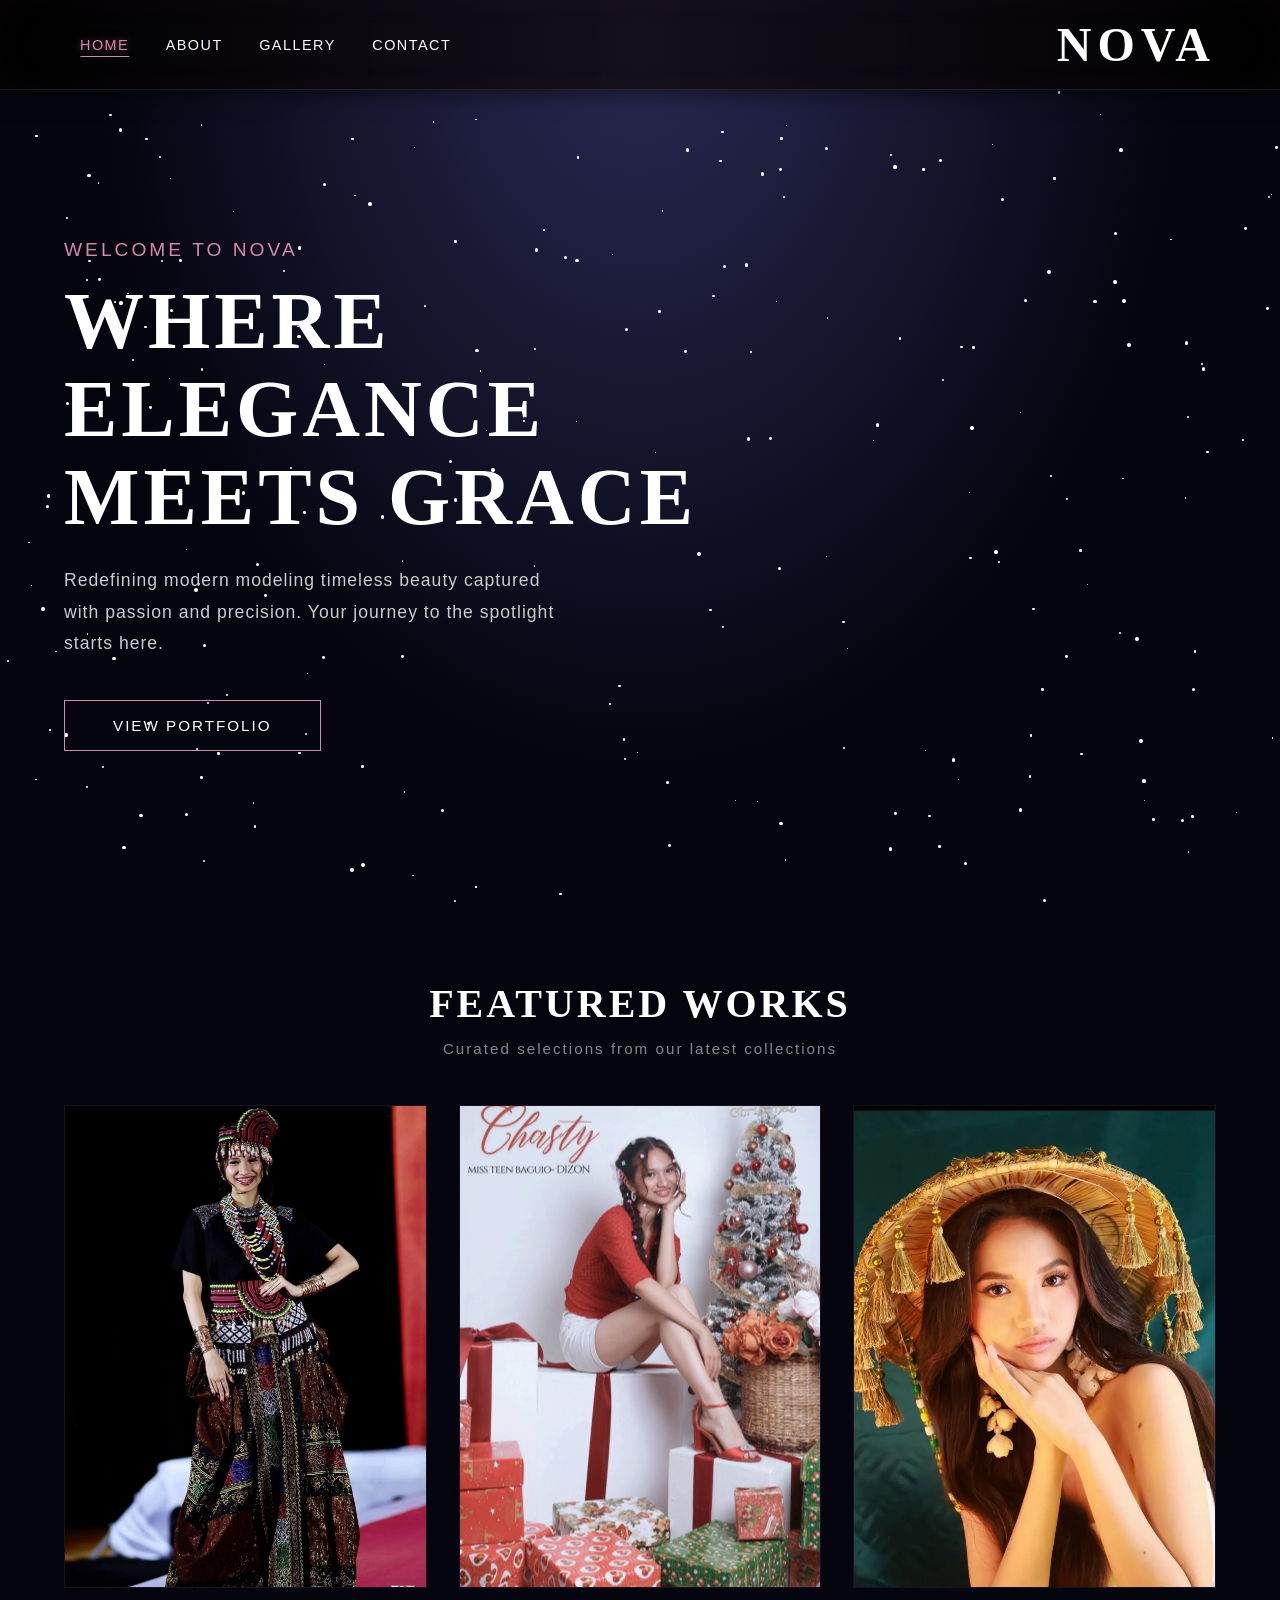
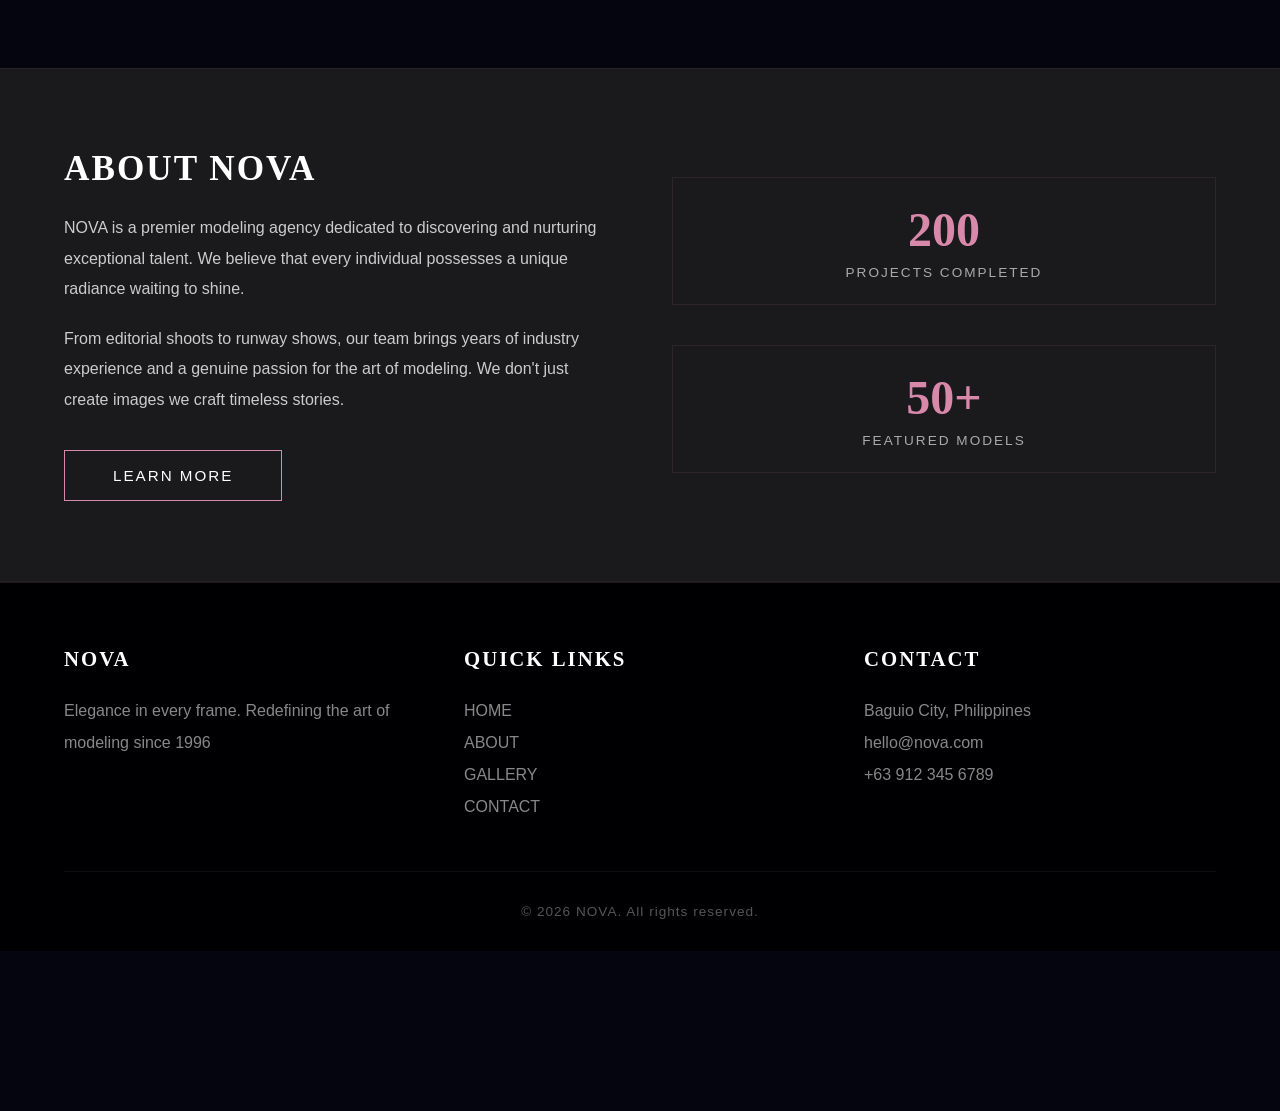
==== commit c595efa5: "Add files via upload" ====
--- a/index.html
+++ b/index.html
@@ -1,14 +1,14 @@
-
-
 <!DOCTYPE html>
 <html lang="en">
 <head>
   <meta charset="UTF-8" />
   <meta name="viewport" content="width=device-width, initial-scale=1.0" />
-  <title>Gallery - NOVA</title>
-  <link href="https://fonts.googleapis.com/css2?family=Playfair+Display:wght@400;700;900&display=swap" rel="stylesheet">
-  <link rel="stylesheet" href="style.css">
-</head>
+  <title>Model Profile</title>
+  
+    <link rel="stylesheet" href="style.css">
+
+    
+        
 <body>
   <div class="stars"></div>
   <script>
@@ -29,98 +29,83 @@
 
   <header class="site-header">
     <div class="header-left">
-      <a href="index.html">HOME</a>
+      <a href="index.html" class="active">HOME</a>
       <a href="about.html">ABOUT</a>
-      <a href="gallery.html" class="active">GALLERY</a>
+      <a href="gallery.html">GALLERY</a>
       <a href="contact.html">CONTACT</a>
     </div>
     <div class="logo">NOVA</div>
   </header>
 
-  <section class="page-banner">
-    <div class="banner-content">
-      <p>Browse Our Work</p>
-      <h1>Gallery</h1>
+  <section class="hero-banner">
+    <div class="hero-content">
+      <p>Welcome to NOVA</p>
+      <h1>Where Elegance<br>Meets Grace</h1>
+      <p class="tagline">Redefining modern modeling timeless beauty captured with passion and precision. Your journey to the spotlight starts here.</p>
+      <a href="gallery.html" class="btn-primary">View Portfolio</a>
     </div>
   </section>
 
-  <section class="gallery-section">
+  <section class="featured-section">
     <div class="section-heading">
-      <h2>Our Portfolio</h2>
-      <p>A curated collection of our finest work</p>
+      <h2>Featured Works</h2>
+      <p>Curated selections from our latest collections</p>
     </div>
-
-    <div class="filter-buttons">
-      <button class="filter-btn active" data-filter="all">All</button>
-      <button class="filter-btn" data-filter="fashion">Fashion</button>
-      <button class="filter-btn" data-filter="portrait">Portrait</button>
-      <button class="filter-btn" data-filter="editorial">Editorial</button>
-      <button class="filter-btn" data-filter="commercial">Commercial</button>
-    </div>
-
-    <div class="gallery-grid">
-      <!-- Fashion -->
-      <div class="gallery-item" data-category="fashion">
-        <img src="midnight.png" alt="Fashion Shoot">
-        <div class="gallery-overlay">
-          <h3>Midnight Elegance</h3>
-          <p>Fashion Collection</p>
+    <div class="featured-grid">
+      <div class="featured-card">
+        <img src="trad.png" alt="Fashion">
+        <div class="card-overlay">
+          <h3>Fashion</h3>
+          <p>Editorial & Runway</p>
         </div>
       </div>
-      <div class="gallery-item" data-category="fashion">
-        <img src="natural.png" alt="Fashion Shoot">
-        <div class="gallery-overlay">
-          <h3>Urban Glamour</h3>
-          <p>Street Style</p>
+      <div class="featured-card">
+        <img src="xmas.jpg" alt="Portrait">
+        <div class="card-overlay">
+          <h3>PORTRAIT</h3>
+          <p>Personal & Branding</p>
         </div>
       </div>
-
-      
-      <div class="gallery-item" data-category="portrait">
-        <img src="glamour.jpg" alt="Portrait">
-        <div class="gallery-overlay">
-          <h3>Natural Beauty</h3>
-          <p>Personal Portrait</p>
+      <div class="featured-card">
+        <img src="model.png" alt="Editorial">
+        <div class="card-overlay">
+          <h3>Editorial</h3>
+          <p>Magazine & Campaigns</p>
         </div>
       </div>
-      <div class="gallery-item" data-category="portrait">
-        <img src="golden hour.jpg">
-        <div class="gallery-overlay">
-          <h3>Golden Hour</h3>
-          <p>Sunlight Series</p>
-        </div>
+    </div>
+  </section>
+
+  <section class="agency-section">
+    <div class="about-column">
+      <h2>About NOVA</h2>
+      <p>NOVA is a premier modeling agency dedicated to discovering and nurturing exceptional talent. We believe that every individual possesses a unique radiance waiting to shine.</p>
+      <p>From editorial shoots to runway shows, our team brings years of industry experience and a genuine passion for the art of modeling. We don't just create images we craft timeless stories.</p>
+      <a href="about.html" class="btn-primary" style="margin-top: 1rem; display: inline-block;">Learn More</a>
+    </div>
+    <div class="stats-column">
+      <div class="stat-item">
+        <div class="stat-number">200</div>
+        <div class="stat-label">Projects Completed</div>
       </div>
-
-      <div class="gallery-item" data-category="editorial">
-        <img src="black.jpeg" alt="Editorial">
-        <div class="gallery-overlay">
-          <h3>Cosmic Dreams</h3>
-          <p>Magazine Feature</p>
-        </div>
-      </div>
-      <div class="gallery-item" data-category="editorial">
-        <img src="white.jpeg" alt="Editorial">
-        <div class="gallery-overlay">
-          <h3>Silent Motion</h3>
-          <p>Magazine Spread</p>
-        </div>
-      </div>
-
-  
+      <div class="stat-item">
+        <div class="stat-number">50+</div>
+        <div class="stat-label">Featured Models</div>
+    </div>
   </section>
 
   <footer class="site-footer">
     <div class="footer-content">
       <div class="footer-col">
         <h3>NOVA</h3>
-        <p>Elegance in every frame. Redefining the art of modeling since 2014.</p>
+        <p>Elegance in every frame. Redefining the art of modeling since 1996</p>
       </div>
       <div class="footer-col">
         <h3>Quick Links</h3>
-        <p><a href="index.html">Home</a></p>
-        <p><a href="about.html">About</a></p>
-        <p><a href="gallery.html">Gallery</a></p>
-        <p><a href="contact.html">Contact</a></p>
+        <p><a href="index.html">HOME</a></p>
+        <p><a href="about.html">ABOUT</a></p>
+        <p><a href="gallery.html">GALLERY</a></p>
+        <p><a href="contact.html">CONTACT</a></p>
       </div>
       <div class="footer-col">
         <h3>Contact</h3>
@@ -133,29 +118,4 @@
       <p>&copy; 2026 NOVA. All rights reserved.</p>
     </div>
   </footer>
-
- 
-  <script>
-    const filterButtons = document.querySelectorAll('.filter-btn');
-    const galleryItems = document.querySelectorAll('.gallery-item');
-
-    filterButtons.forEach(btn => {
-      btn.addEventListener('click', () => {
-        
-        filterButtons.forEach(b => b.classList.remove('active'));
-        btn.classList.add('active');
-
-        const filter = btn.getAttribute('data-filter');
-
-        galleryItems.forEach(item => {
-          if (filter === 'all' || item.getAttribute('data-category') === filter) {
-            item.style.display = 'block';
-          } else {
-            item.style.display = 'none';
-          }
-        });
-      });
-    });
-  </script>
 </body>
-</html>
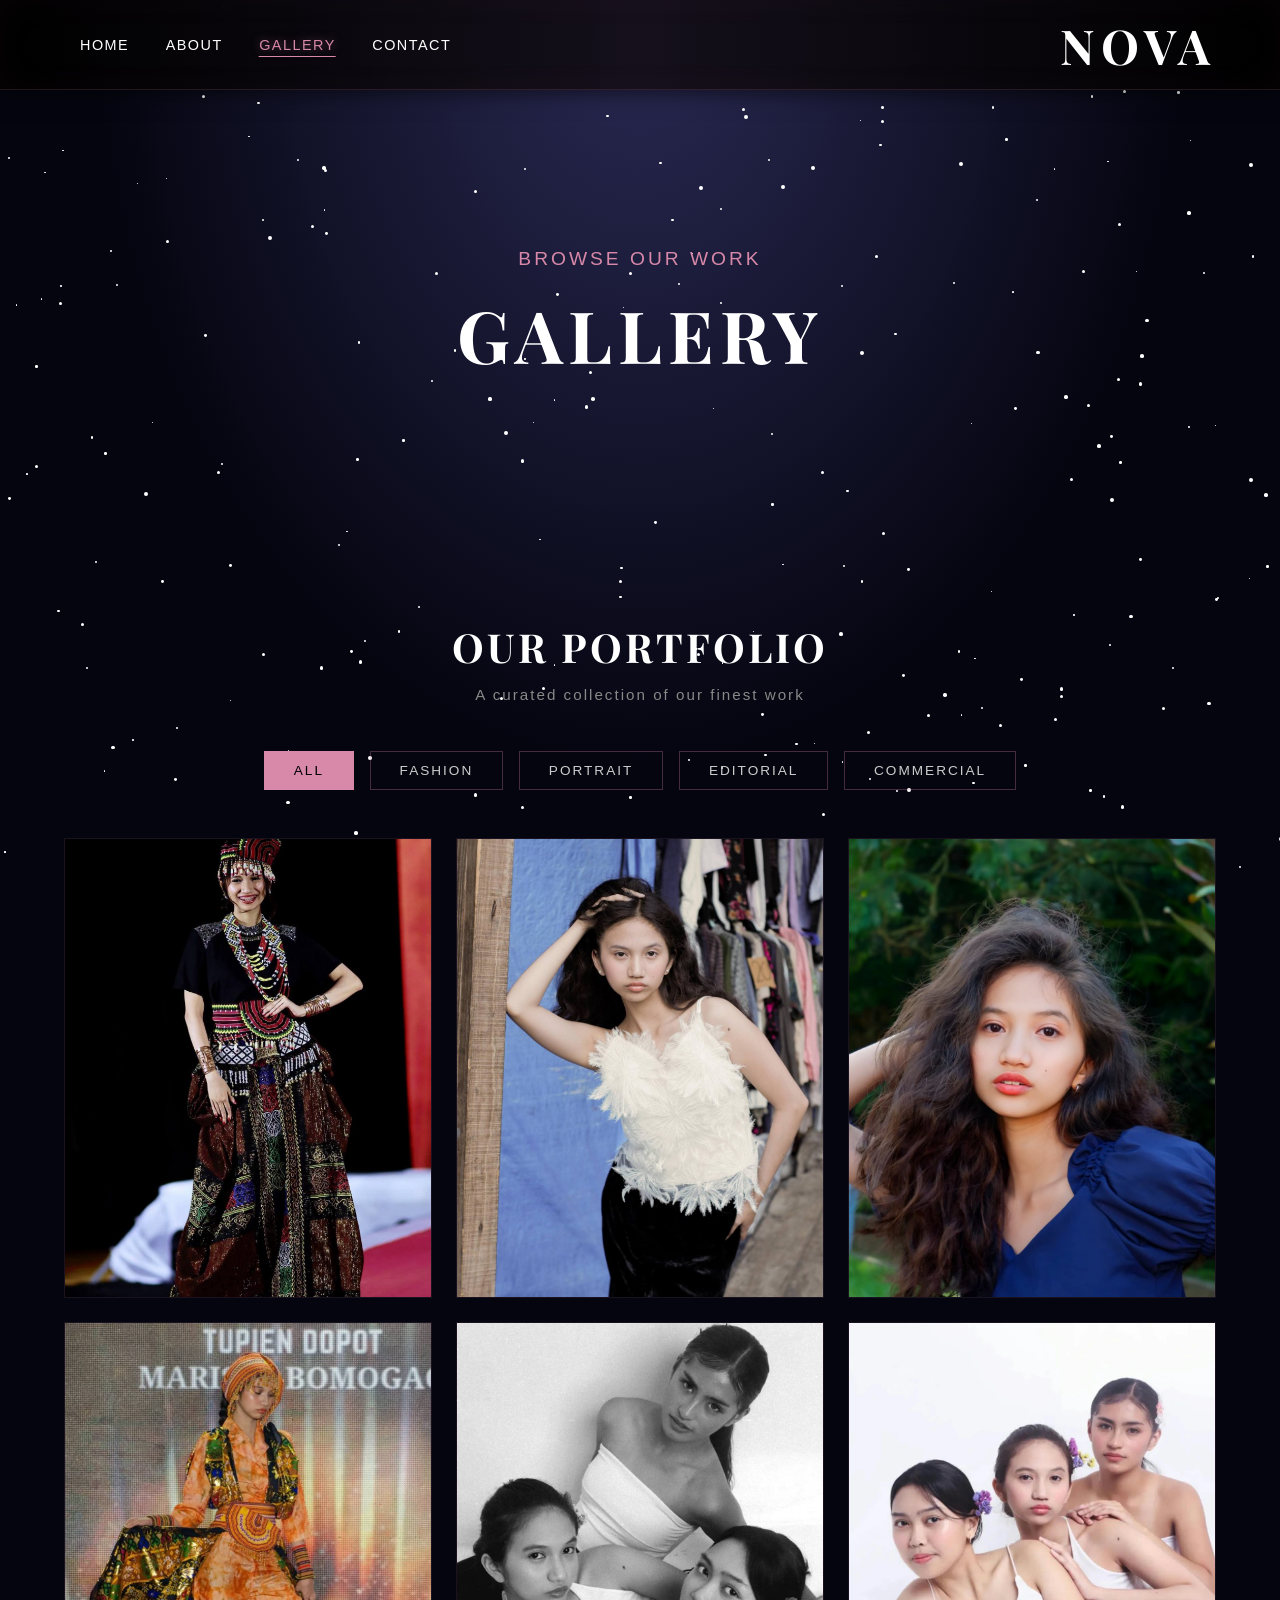
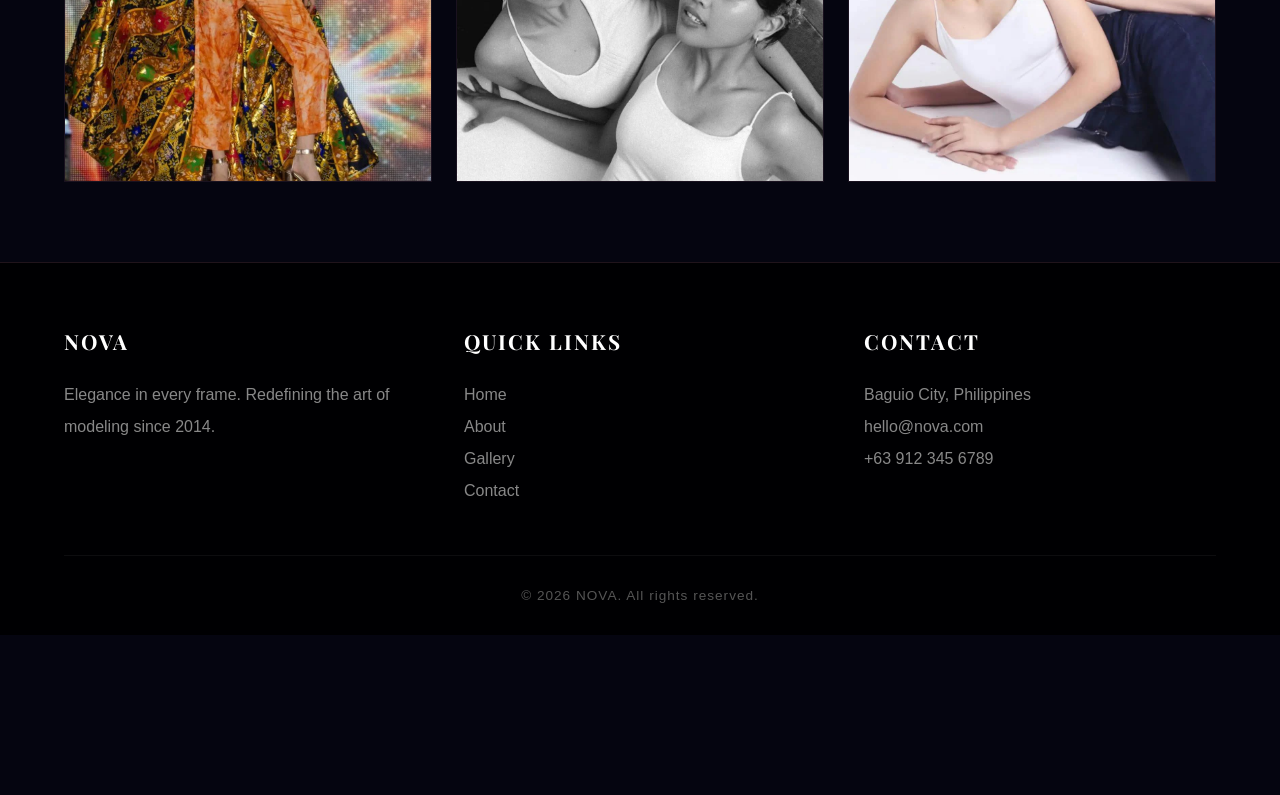
==== commit 6d37c615: "Rename Gallery.html to index.html" ====
--- a/index.html
+++ b/index.html
@@ -3,12 +3,10 @@
 <head>
   <meta charset="UTF-8" />
   <meta name="viewport" content="width=device-width, initial-scale=1.0" />
-  <title>Model Profile</title>
-  
-    <link rel="stylesheet" href="style.css">
-
-    
-        
+  <title>Gallery - NOVA</title>
+  <link href="https://fonts.googleapis.com/css2?family=Playfair+Display:wght@400;700;900&display=swap" rel="stylesheet">
+  <link rel="stylesheet" href="style.css">
+</head>
 <body>
   <div class="stars"></div>
   <script>
@@ -29,83 +27,98 @@
 
   <header class="site-header">
     <div class="header-left">
-      <a href="index.html" class="active">HOME</a>
+      <a href="index.html">HOME</a>
       <a href="about.html">ABOUT</a>
-      <a href="gallery.html">GALLERY</a>
+      <a href="gallery.html" class="active">GALLERY</a>
       <a href="contact.html">CONTACT</a>
     </div>
     <div class="logo">NOVA</div>
   </header>
 
-  <section class="hero-banner">
-    <div class="hero-content">
-      <p>Welcome to NOVA</p>
-      <h1>Where Elegance<br>Meets Grace</h1>
-      <p class="tagline">Redefining modern modeling timeless beauty captured with passion and precision. Your journey to the spotlight starts here.</p>
-      <a href="gallery.html" class="btn-primary">View Portfolio</a>
+  <section class="page-banner">
+    <div class="banner-content">
+      <p>Browse Our Work</p>
+      <h1>Gallery</h1>
     </div>
   </section>
 
-  <section class="featured-section">
+  <section class="gallery-section">
     <div class="section-heading">
-      <h2>Featured Works</h2>
-      <p>Curated selections from our latest collections</p>
+      <h2>Our Portfolio</h2>
+      <p>A curated collection of our finest work</p>
     </div>
-    <div class="featured-grid">
-      <div class="featured-card">
-        <img src="trad.png" alt="Fashion">
-        <div class="card-overlay">
-          <h3>Fashion</h3>
-          <p>Editorial & Runway</p>
+
+    <div class="filter-buttons">
+      <button class="filter-btn active" data-filter="all">All</button>
+      <button class="filter-btn" data-filter="fashion">Fashion</button>
+      <button class="filter-btn" data-filter="portrait">Portrait</button>
+      <button class="filter-btn" data-filter="editorial">Editorial</button>
+      <button class="filter-btn" data-filter="commercial">Commercial</button>
+    </div>
+
+    <div class="gallery-grid">
+      <!-- Fashion -->
+      <div class="gallery-item" data-category="fashion">
+        <img src="midnight.png" alt="Fashion Shoot">
+        <div class="gallery-overlay">
+          <h3>Midnight Elegance</h3>
+          <p>Fashion Collection</p>
         </div>
       </div>
-      <div class="featured-card">
-        <img src="xmas.jpg" alt="Portrait">
-        <div class="card-overlay">
-          <h3>PORTRAIT</h3>
-          <p>Personal & Branding</p>
+      <div class="gallery-item" data-category="fashion">
+        <img src="natural.png" alt="Fashion Shoot">
+        <div class="gallery-overlay">
+          <h3>Urban Glamour</h3>
+          <p>Street Style</p>
         </div>
       </div>
-      <div class="featured-card">
-        <img src="model.png" alt="Editorial">
-        <div class="card-overlay">
-          <h3>Editorial</h3>
-          <p>Magazine & Campaigns</p>
+
+      
+      <div class="gallery-item" data-category="portrait">
+        <img src="glamour.jpg" alt="Portrait">
+        <div class="gallery-overlay">
+          <h3>Natural Beauty</h3>
+          <p>Personal Portrait</p>
         </div>
       </div>
-    </div>
-  </section>
+      <div class="gallery-item" data-category="portrait">
+        <img src="golden hour.jpg">
+        <div class="gallery-overlay">
+          <h3>Golden Hour</h3>
+          <p>Sunlight Series</p>
+        </div>
+      </div>
 
-  <section class="agency-section">
-    <div class="about-column">
-      <h2>About NOVA</h2>
-      <p>NOVA is a premier modeling agency dedicated to discovering and nurturing exceptional talent. We believe that every individual possesses a unique radiance waiting to shine.</p>
-      <p>From editorial shoots to runway shows, our team brings years of industry experience and a genuine passion for the art of modeling. We don't just create images we craft timeless stories.</p>
-      <a href="about.html" class="btn-primary" style="margin-top: 1rem; display: inline-block;">Learn More</a>
-    </div>
-    <div class="stats-column">
-      <div class="stat-item">
-        <div class="stat-number">200</div>
-        <div class="stat-label">Projects Completed</div>
+      <div class="gallery-item" data-category="editorial">
+        <img src="black.jpeg" alt="Editorial">
+        <div class="gallery-overlay">
+          <h3>Cosmic Dreams</h3>
+          <p>Magazine Feature</p>
+        </div>
       </div>
-      <div class="stat-item">
-        <div class="stat-number">50+</div>
-        <div class="stat-label">Featured Models</div>
-    </div>
+      <div class="gallery-item" data-category="editorial">
+        <img src="white.jpeg" alt="Editorial">
+        <div class="gallery-overlay">
+          <h3>Silent Motion</h3>
+          <p>Magazine Spread</p>
+        </div>
+      </div>
+
+  
   </section>
 
   <footer class="site-footer">
     <div class="footer-content">
       <div class="footer-col">
         <h3>NOVA</h3>
-        <p>Elegance in every frame. Redefining the art of modeling since 1996</p>
+        <p>Elegance in every frame. Redefining the art of modeling since 2014.</p>
       </div>
       <div class="footer-col">
         <h3>Quick Links</h3>
-        <p><a href="index.html">HOME</a></p>
-        <p><a href="about.html">ABOUT</a></p>
-        <p><a href="gallery.html">GALLERY</a></p>
-        <p><a href="contact.html">CONTACT</a></p>
+        <p><a href="index.html">Home</a></p>
+        <p><a href="about.html">About</a></p>
+        <p><a href="gallery.html">Gallery</a></p>
+        <p><a href="contact.html">Contact</a></p>
       </div>
       <div class="footer-col">
         <h3>Contact</h3>
@@ -118,4 +131,29 @@
       <p>&copy; 2026 NOVA. All rights reserved.</p>
     </div>
   </footer>
+
+ 
+  <script>
+    const filterButtons = document.querySelectorAll('.filter-btn');
+    const galleryItems = document.querySelectorAll('.gallery-item');
+
+    filterButtons.forEach(btn => {
+      btn.addEventListener('click', () => {
+        
+        filterButtons.forEach(b => b.classList.remove('active'));
+        btn.classList.add('active');
+
+        const filter = btn.getAttribute('data-filter');
+
+        galleryItems.forEach(item => {
+          if (filter === 'all' || item.getAttribute('data-category') === filter) {
+            item.style.display = 'block';
+          } else {
+            item.style.display = 'none';
+          }
+        });
+      });
+    });
+  </script>
 </body>
+</html>
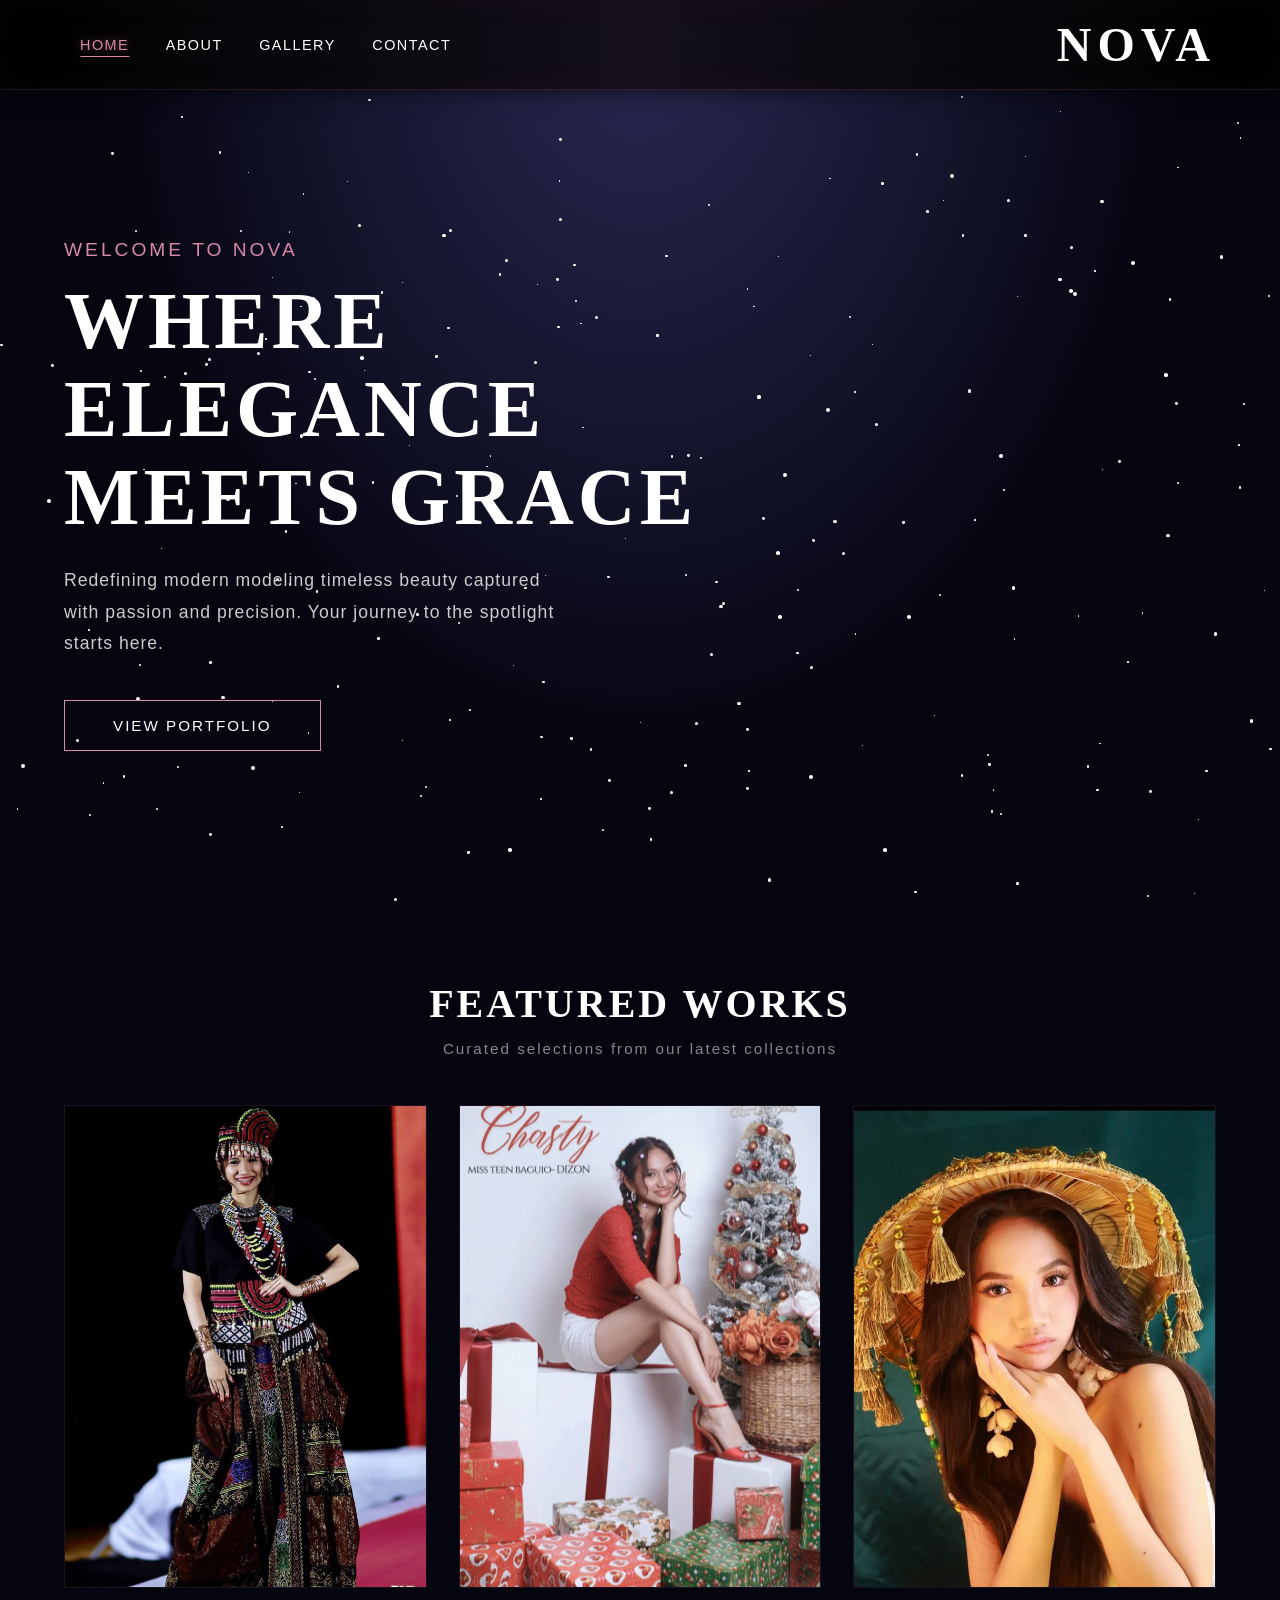
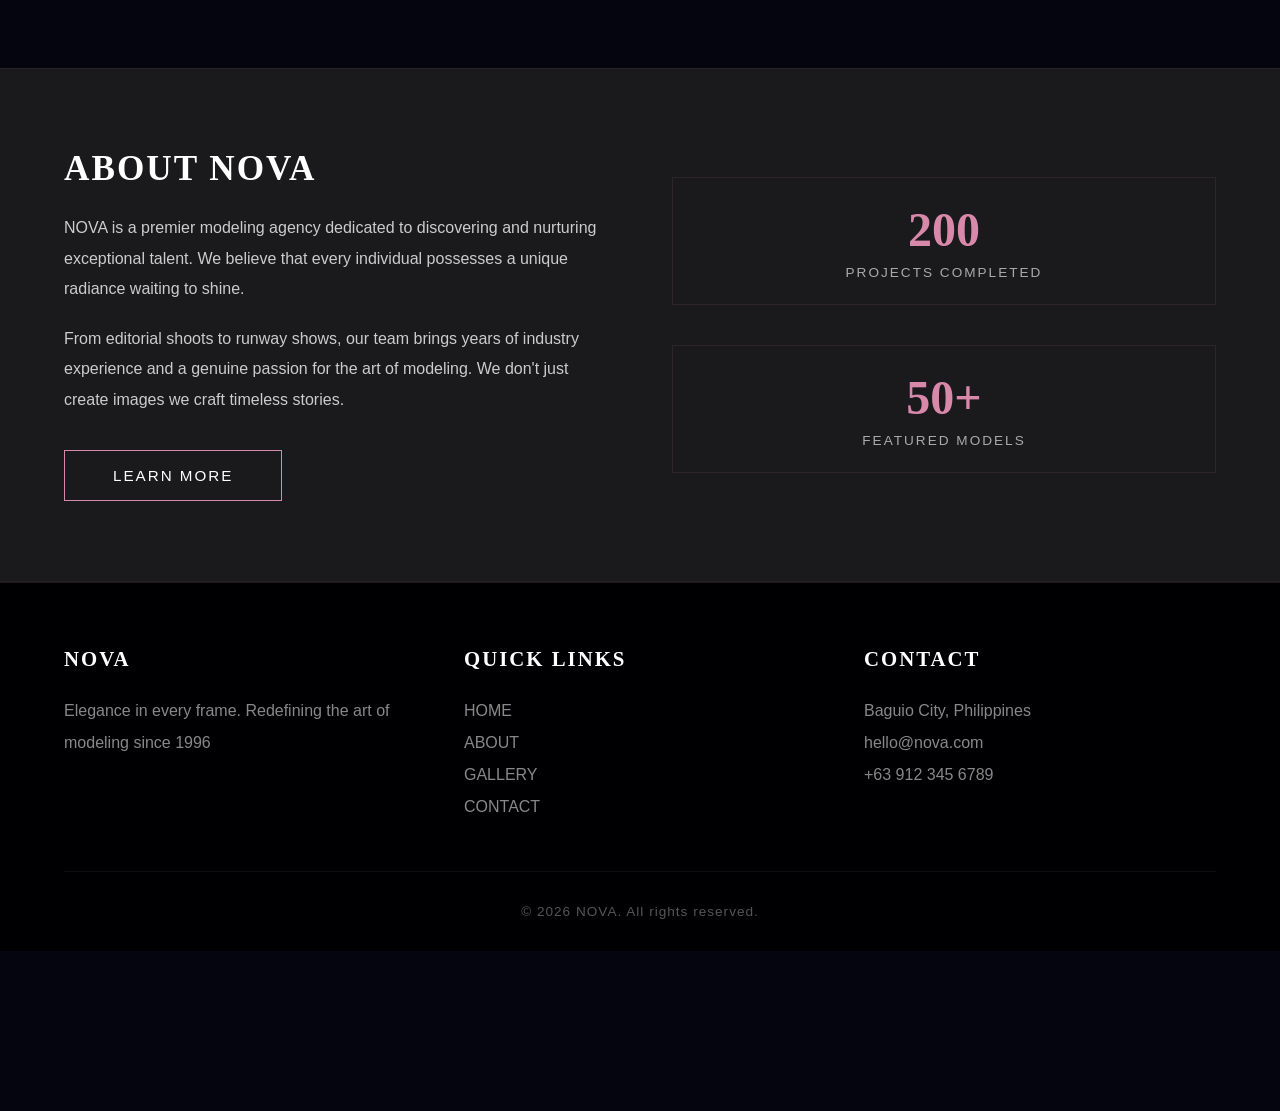
==== commit 393c653b: "Add files via upload" ====
--- a/index.html
+++ b/index.html
@@ -3,10 +3,12 @@
 <head>
   <meta charset="UTF-8" />
   <meta name="viewport" content="width=device-width, initial-scale=1.0" />
-  <title>Gallery - NOVA</title>
-  <link href="https://fonts.googleapis.com/css2?family=Playfair+Display:wght@400;700;900&display=swap" rel="stylesheet">
-  <link rel="stylesheet" href="style.css">
-</head>
+  <title>Model Profile</title>
+  
+    <link rel="stylesheet" href="style.css">
+
+    
+        
 <body>
   <div class="stars"></div>
   <script>
@@ -27,98 +29,83 @@
 
   <header class="site-header">
     <div class="header-left">
-      <a href="index.html">HOME</a>
+      <a href="index.html" class="active">HOME</a>
       <a href="about.html">ABOUT</a>
-      <a href="gallery.html" class="active">GALLERY</a>
+      <a href="gallery.html">GALLERY</a>
       <a href="contact.html">CONTACT</a>
     </div>
     <div class="logo">NOVA</div>
   </header>
 
-  <section class="page-banner">
-    <div class="banner-content">
-      <p>Browse Our Work</p>
-      <h1>Gallery</h1>
+  <section class="hero-banner">
+    <div class="hero-content">
+      <p>Welcome to NOVA</p>
+      <h1>Where Elegance<br>Meets Grace</h1>
+      <p class="tagline">Redefining modern modeling timeless beauty captured with passion and precision. Your journey to the spotlight starts here.</p>
+      <a href="gallery.html" class="btn-primary">View Portfolio</a>
     </div>
   </section>
 
-  <section class="gallery-section">
+  <section class="featured-section">
     <div class="section-heading">
-      <h2>Our Portfolio</h2>
-      <p>A curated collection of our finest work</p>
+      <h2>Featured Works</h2>
+      <p>Curated selections from our latest collections</p>
     </div>
-
-    <div class="filter-buttons">
-      <button class="filter-btn active" data-filter="all">All</button>
-      <button class="filter-btn" data-filter="fashion">Fashion</button>
-      <button class="filter-btn" data-filter="portrait">Portrait</button>
-      <button class="filter-btn" data-filter="editorial">Editorial</button>
-      <button class="filter-btn" data-filter="commercial">Commercial</button>
-    </div>
-
-    <div class="gallery-grid">
-      <!-- Fashion -->
-      <div class="gallery-item" data-category="fashion">
-        <img src="midnight.png" alt="Fashion Shoot">
-        <div class="gallery-overlay">
-          <h3>Midnight Elegance</h3>
-          <p>Fashion Collection</p>
+    <div class="featured-grid">
+      <div class="featured-card">
+        <img src="trad.png" alt="Fashion">
+        <div class="card-overlay">
+          <h3>Fashion</h3>
+          <p>Editorial & Runway</p>
         </div>
       </div>
-      <div class="gallery-item" data-category="fashion">
-        <img src="natural.png" alt="Fashion Shoot">
-        <div class="gallery-overlay">
-          <h3>Urban Glamour</h3>
-          <p>Street Style</p>
+      <div class="featured-card">
+        <img src="xmas.jpg" alt="Portrait">
+        <div class="card-overlay">
+          <h3>PORTRAIT</h3>
+          <p>Personal & Branding</p>
         </div>
       </div>
-
-      
-      <div class="gallery-item" data-category="portrait">
-        <img src="glamour.jpg" alt="Portrait">
-        <div class="gallery-overlay">
-          <h3>Natural Beauty</h3>
-          <p>Personal Portrait</p>
+      <div class="featured-card">
+        <img src="model.png" alt="Editorial">
+        <div class="card-overlay">
+          <h3>Editorial</h3>
+          <p>Magazine & Campaigns</p>
         </div>
       </div>
-      <div class="gallery-item" data-category="portrait">
-        <img src="golden hour.jpg">
-        <div class="gallery-overlay">
-          <h3>Golden Hour</h3>
-          <p>Sunlight Series</p>
-        </div>
+    </div>
+  </section>
+
+  <section class="agency-section">
+    <div class="about-column">
+      <h2>About NOVA</h2>
+      <p>NOVA is a premier modeling agency dedicated to discovering and nurturing exceptional talent. We believe that every individual possesses a unique radiance waiting to shine.</p>
+      <p>From editorial shoots to runway shows, our team brings years of industry experience and a genuine passion for the art of modeling. We don't just create images we craft timeless stories.</p>
+      <a href="about.html" class="btn-primary" style="margin-top: 1rem; display: inline-block;">Learn More</a>
+    </div>
+    <div class="stats-column">
+      <div class="stat-item">
+        <div class="stat-number">200</div>
+        <div class="stat-label">Projects Completed</div>
       </div>
-
-      <div class="gallery-item" data-category="editorial">
-        <img src="black.jpeg" alt="Editorial">
-        <div class="gallery-overlay">
-          <h3>Cosmic Dreams</h3>
-          <p>Magazine Feature</p>
-        </div>
-      </div>
-      <div class="gallery-item" data-category="editorial">
-        <img src="white.jpeg" alt="Editorial">
-        <div class="gallery-overlay">
-          <h3>Silent Motion</h3>
-          <p>Magazine Spread</p>
-        </div>
-      </div>
-
-  
+      <div class="stat-item">
+        <div class="stat-number">50+</div>
+        <div class="stat-label">Featured Models</div>
+    </div>
   </section>
 
   <footer class="site-footer">
     <div class="footer-content">
       <div class="footer-col">
         <h3>NOVA</h3>
-        <p>Elegance in every frame. Redefining the art of modeling since 2014.</p>
+        <p>Elegance in every frame. Redefining the art of modeling since 1996</p>
       </div>
       <div class="footer-col">
         <h3>Quick Links</h3>
-        <p><a href="index.html">Home</a></p>
-        <p><a href="about.html">About</a></p>
-        <p><a href="gallery.html">Gallery</a></p>
-        <p><a href="contact.html">Contact</a></p>
+        <p><a href="index.html">HOME</a></p>
+        <p><a href="about.html">ABOUT</a></p>
+        <p><a href="gallery.html">GALLERY</a></p>
+        <p><a href="contact.html">CONTACT</a></p>
       </div>
       <div class="footer-col">
         <h3>Contact</h3>
@@ -131,29 +118,4 @@
       <p>&copy; 2026 NOVA. All rights reserved.</p>
     </div>
   </footer>
-
- 
-  <script>
-    const filterButtons = document.querySelectorAll('.filter-btn');
-    const galleryItems = document.querySelectorAll('.gallery-item');
-
-    filterButtons.forEach(btn => {
-      btn.addEventListener('click', () => {
-        
-        filterButtons.forEach(b => b.classList.remove('active'));
-        btn.classList.add('active');
-
-        const filter = btn.getAttribute('data-filter');
-
-        galleryItems.forEach(item => {
-          if (filter === 'all' || item.getAttribute('data-category') === filter) {
-            item.style.display = 'block';
-          } else {
-            item.style.display = 'none';
-          }
-        });
-      });
-    });
-  </script>
 </body>
-</html>
